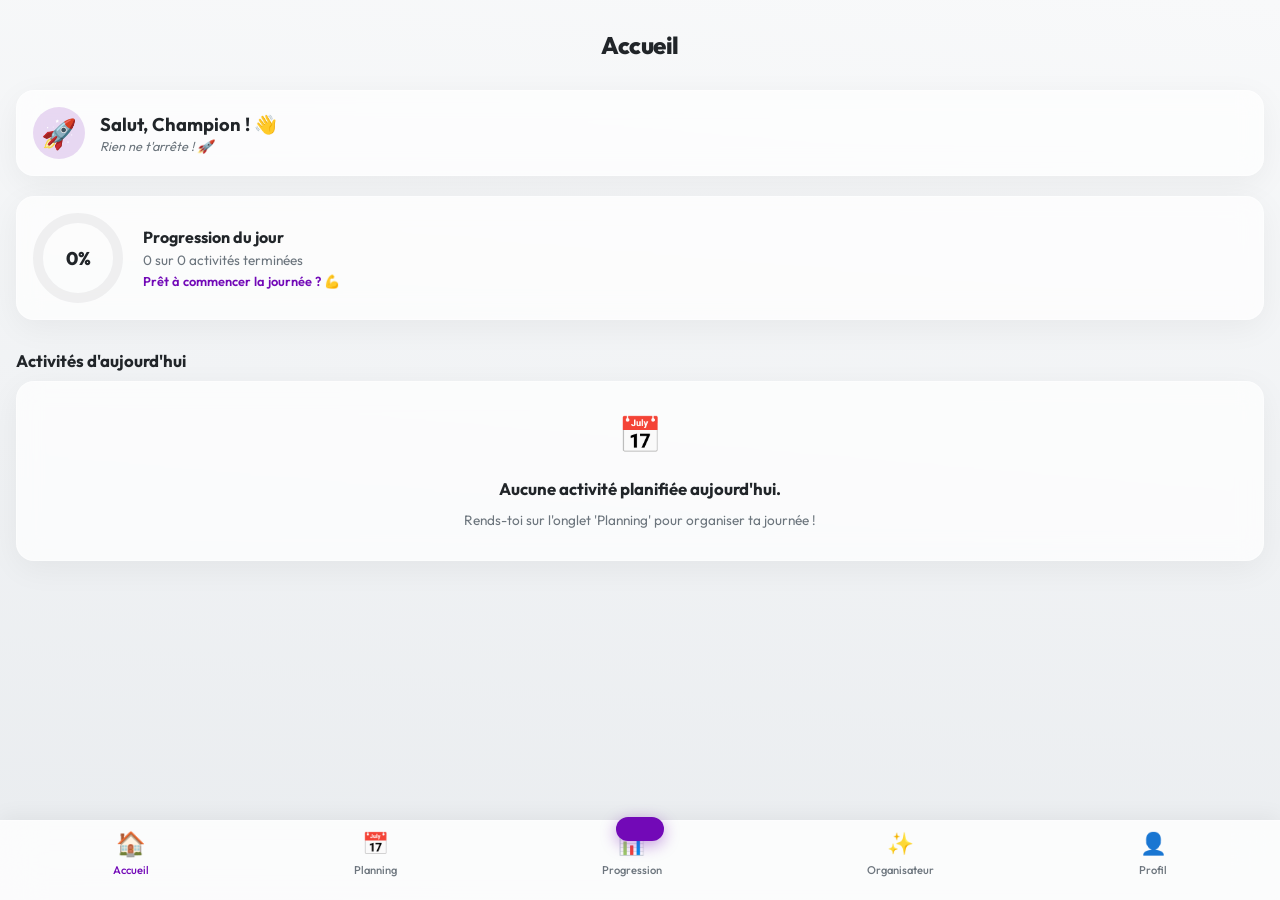
==== index.html @ 54705689 "Initial commit of LifeFlow PWA with multi-language and offline support" ====
<!DOCTYPE html>
<html lang="fr">
<head>
  <meta charset="UTF-8">
  <title>LifeFlow - Organisateur Personnel</title>
  
  <!-- PWA mobile configurations for iPhone -->
  <meta name="viewport" content="width=device-width, initial-scale=1.0, maximum-scale=1.0, user-scalable=no, viewport-fit=cover">
  <meta name="apple-mobile-web-app-capable" content="yes">
  <meta name="apple-mobile-web-app-title" content="LifeFlow">
  <meta name="apple-mobile-web-app-status-bar-style" content="black-translucent">
  <link rel="apple-touch-icon" href="./icon-192.png">
  <link rel="manifest" href="./manifest.json">
  <meta name="theme-color" content="#7209B7">
  
  <!-- Load App styling -->
  <link rel="stylesheet" href="./style.css">
</head>
<body>

  <!-- Confetti particle Canvas overlay -->
  <canvas id="confetti-canvas"></canvas>

  <!-- Dynamic Toast messages -->
  <div id="toast" class="toast"></div>

  <!-- App Views Container -->
  <main id="app-container">
    
    <!-- 1. HOME SCREEN (Accueil) -->
    <section id="view-home" class="view active">
      <header>
        <h1 id="home-title">Accueil</h1>
      </header>
      
      <!-- User profile header card -->
      <div class="glass-card profile-preview-card">
        <div id="home-avatar-bg" class="avatar-circle">
          <span id="home-avatar">🚀</span>
        </div>
        <div class="profile-preview-info">
          <span id="home-welcome" class="profile-preview-name">Salut, Champion ! 👋</span>
          <span id="home-quote" class="profile-preview-quote">Rien ne t'arrête ! 🚀</span>
        </div>
      </div>
      
      <!-- Progress indicator card -->
      <div class="glass-card progress-ring-card">
        <div class="progress-ring-container">
          <svg class="progress-ring-svg">
            <circle class="progress-ring-back" cx="45" cy="45" r="40"></circle>
            <circle id="home-progress-ring" class="progress-ring-front" cx="45" cy="45" r="40"></circle>
          </svg>
          <div id="home-percentage-text" class="progress-ring-text">0%</div>
        </div>
        
        <div class="progress-stats-info">
          <span id="home-progress-title" class="progress-stats-title">Progression du jour</span>
          <span id="home-progress-count" class="progress-stats-count">0 sur 0 activités terminées</span>
          <span id="home-progress-encouragement" class="progress-stats-encouragement">Prêt à commencer ? 💪</span>
        </div>
      </div>
      
      <!-- Upcoming tasks section -->
      <div style="display: flex; flex-direction: column; gap: 10px;">
        <span id="home-activities-title" class="section-title">Activités d'aujourd'hui</span>
        <div id="home-activities-list" class="activities-list">
          <!-- Populated dynamically via app.js -->
        </div>
      </div>
    </section>

    <!-- 2. PLANNING SCREEN (Planning) -->
    <section id="view-planning" class="view">
      <header>
        <h1 id="planning-title">Planning</h1>
      </header>
      
      <!-- Week days horizontal scroller -->
      <div id="planning-days-carousel" class="days-carousel">
        <!-- Populated dynamically -->
      </div>
      
      <!-- Tasks scheduler list -->
      <div style="display: flex; flex-direction: column; gap: 12px; margin-top: 5px;">
        <div style="display: flex; justify-content: space-between; align-items: center; padding: 0 4px;">
          <span id="planning-day-header" class="section-title" style="margin-top:0;">Mon planning</span>
          <span id="planning-day-count" style="font-size: 0.8rem; color: var(--text-secondary); font-weight:600;">0 activités</span>
        </div>
        
        <div id="planning-activities-list" class="activities-list">
          <!-- Populated dynamically -->
        </div>
      </div>
      
      <!-- Floating Action Button (FAB) only in schedule tab -->
      <button id="fab-btn" class="fab-btn">+</button>
    </section>

    <!-- 3. PROGRESS SCREEN (Progression) -->
    <section id="view-progress" class="view">
      <header>
        <h1 id="progress-title">Progression</h1>
      </header>
      
      <!-- Streaks & stats grid widgets -->
      <div class="progress-grid">
        <div class="glass-card progress-widget-card">
          <span class="progress-widget-icon">🔥</span>
          <span id="progress-streak-value" class="progress-widget-value">0</span>
          <span id="progress-streak-label" class="progress-widget-label">Série de jours</span>
        </div>
        
        <div class="glass-card progress-widget-card">
          <span class="progress-widget-icon">📊</span>
          <span id="progress-weekly-value" class="progress-widget-value">0%</span>
          <span id="progress-weekly-label" class="progress-widget-label">Semaine passée</span>
        </div>
      </div>
      
      <!-- Daily Status breakdown -->
      <div class="glass-card">
        <div id="progress-today-title" class="section-title" style="margin-top:0; margin-bottom:12px;">Aujourd'hui</div>
        <div class="today-breakdown">
          <div class="breakdown-item">
            <span id="progress-done-val" class="breakdown-value" style="color: var(--success-color);">0</span>
            <span id="progress-done-lbl" class="breakdown-label">Fait</span>
          </div>
          <div class="breakdown-item">
            <span id="progress-notdone-val" class="breakdown-value" style="color: var(--danger-color);">0</span>
            <span id="progress-notdone-lbl" class="breakdown-label">Pas fait</span>
          </div>
          <div class="breakdown-item">
            <span id="progress-postponed-val" class="breakdown-value" style="color: var(--warning-color);">0</span>
            <span id="progress-postponed-lbl" class="breakdown-label">Reporté</span>
          </div>
        </div>
      </div>
      
      <!-- Categories Done Chart -->
      <div class="glass-card">
        <div id="progress-chart-title" class="section-title" style="margin-top:0; margin-bottom:10px;">Répartition</div>
        <div id="progress-category-chart" class="chart-container">
          <!-- Rendered dynamically -->
        </div>
      </div>
      
      <!-- Personal coach block advice -->
      <div class="glass-card" style="display: flex; flex-direction: column; align-items: center; gap: 8px; text-align: center;">
        <span style="font-size: 1.8rem;">✨</span>
        <div id="progress-coach-title" class="section-title" style="margin-top:0;">Conseil de l'Organisateur</div>
        <p id="progress-coach-text" class="empty-state-text" style="font-weight: 500;">Planifie des tâches pour commencer !</p>
      </div>
    </section>

    <!-- 4. ORGANIZER SCREEN (AI Assistant Chat) -->
    <section id="view-organizer" class="view">
      <header style="padding-bottom: 2px;">
        <h1 id="organizer-title">Organisateur</h1>
      </header>
      
      <!-- AI Discussion container -->
      <div class="chat-wrapper">
        <div id="chat-history" class="chat-history">
          <!-- Populated dynamically -->
        </div>
        
        <!-- Suggestions bar -->
        <div id="chat-suggestions" class="chat-suggestions">
          <!-- Suggestions chips rendered here -->
        </div>
        
        <!-- Composition form input -->
        <form class="chat-input-bar" onsubmit="handleChatSubmit(event)">
          <input type="text" id="chat-input-text" class="chat-input" placeholder="Pose-moi une question..." autocomplete="off">
          <button type="submit" class="chat-send-btn">➔</button>
        </form>
      </div>
    </section>

    <!-- 5. PROFILE SCREEN (Profil & Réglages) -->
    <section id="view-profile" class="view">
      <header>
        <h1 id="profile-title">Mon Profil</h1>
      </header>
      
      <!-- Live Card Preview widget -->
      <div class="glass-card profile-preview-card">
        <div id="preview-avatar-bg" class="avatar-circle">
          <span id="preview-avatar">🚀</span>
        </div>
        <div class="profile-preview-info">
          <span id="preview-pseudo" class="profile-preview-name">Champion</span>
          <span id="preview-quote" class="profile-preview-quote">Rien ne t'arrête ! 🚀</span>
        </div>
      </div>
      
      <!-- Language settings selector toggle -->
      <div class="glass-card" style="display: flex; justify-content: space-between; align-items: center; padding: 12px 16px;">
        <span id="label-lang" style="font-size: 0.95rem; font-weight: 600;">Langue / Language</span>
        <button id="lang-toggle-btn" class="lang-toggle-btn" onclick="toggleLanguage()">FR 🇫🇷</button>
      </div>
      
      <!-- Identity Section inputs -->
      <div class="settings-group">
        <span id="label-identity" class="section-title">Identité</span>
        <div class="glass-card" style="display: flex; flex-direction: column; gap: 14px;">
          <div style="display: flex; justify-content: space-between; align-items: center;">
            <span id="label-pseudo" style="font-size: 0.9rem; color: var(--text-secondary);">Pseudo</span>
            <input type="text" id="profile-pseudo-input" class="form-input" style="width: 60%; padding: 8px 10px; border-radius: 8px; text-align: right; font-weight: 700; color: var(--primary-color);" oninput="handlePseudoChange(this)">
          </div>
          <div style="display: flex; justify-content: space-between; align-items: center; border-top: 1px solid var(--card-border); padding-top: 12px;">
            <span id="label-quote" style="font-size: 0.9rem; color: var(--text-secondary);">Phrase perso</span>
            <input type="text" id="profile-quote-input" class="form-input" style="width: 60%; padding: 8px 10px; border-radius: 8px; text-align: right;" oninput="handleQuoteChange(this)">
          </div>
        </div>
      </div>
      
      <!-- Avatar presets selector -->
      <div class="settings-group">
        <span id="label-avatar-section" class="section-title">Choisis ton Avatar</span>
        <div id="profile-avatar-grid" class="selector-carousel">
          <!-- Dynamically populated -->
        </div>
      </div>
      
      <!-- Theme styling selectors -->
      <div class="settings-group">
        <span id="label-theme-section" class="section-title">Thème Visuel</span>
        <div id="profile-themes-list" style="display: flex; flex-direction: column; gap: 8px;">
          <!-- Dynamically populated list of themes -->
        </div>
      </div>
      
      <!-- App color selectors -->
      <div class="settings-group">
        <span id="label-color-section" class="section-title">Couleur de l'application</span>
        <div id="profile-color-grid" class="selector-carousel" style="padding: 6px 0;">
          <!-- Dynamically populated -->
        </div>
      </div>
      
      <!-- App parameters (Settings) -->
      <div class="settings-group">
        <span id="label-settings-section" class="section-title">Paramètres</span>
        
        <!-- Notifications test -->
        <div class="glass-card" style="display: flex; flex-direction: column; gap: 8px;">
          <div id="label-reminders" style="font-size: 0.8rem; font-weight: 700; color: var(--text-secondary); text-transform: uppercase; letter-spacing: 0.5px;">Rappels</div>
          <div style="display: flex; justify-content: space-between; align-items: center; padding: 6px 0;">
            <span id="label-notify-auth" style="font-size: 0.9rem;">Autorisation Notifications</span>
            <span id="label-notify-state" style="font-size: 0.85rem; color: var(--text-secondary); cursor: pointer;" onclick="requestNotification()">Required ❌</span>
          </div>
          <button id="btn-test-reminder" class="btn-delete" style="color: var(--primary-color); background: rgba(var(--primary-color-rgb), 0.1); border-color: rgba(var(--primary-color-rgb), 0.2); width: 100%; margin-top: 5px;" onclick="sendTestNotification()">Tester un rappel instantané (5s)</button>
        </div>
        
        <!-- Local backups and stats -->
        <div class="glass-card" style="display: flex; flex-direction: column; gap: 8px; margin-top: 10px;">
          <div id="label-local-data" style="font-size: 0.8rem; font-weight: 700; color: var(--text-secondary); text-transform: uppercase; letter-spacing: 0.5px;">Gestion Données</div>
          <div style="display: flex; justify-content: space-between; align-items: center; padding: 4px 0;">
            <span id="label-temp-count" style="font-size: 0.9rem;">Activités</span>
            <span id="val-temp-count" style="font-size: 0.85rem; color: var(--text-secondary);">0</span>
          </div>
          <div style="display: flex; justify-content: space-between; align-items: center; padding: 4px 0; border-top: 1px solid var(--card-border); padding-top: 6px;">
            <span id="label-log-count" style="font-size: 0.9rem;">Historique</span>
            <span id="val-log-count" style="font-size: 0.85rem; color: var(--text-secondary);">0</span>
          </div>
          <button id="btn-export" class="btn-delete" style="color: var(--primary-color); background: rgba(var(--primary-color-rgb), 0.1); border-color: rgba(var(--primary-color-rgb), 0.2); width: 100%; margin-top: 5px;" onclick="exportConfig()">Exporter ma configuration (JSON)</button>
        </div>
        
        <!-- Purge App button -->
        <div class="glass-card" style="margin-top: 10px; padding: 12px 16px;">
          <div id="label-danger-zone" style="font-size: 0.75rem; font-weight: 700; color: var(--danger-color); text-transform: uppercase; letter-spacing: 0.5px; margin-bottom: 8px;">Zone de Danger</div>
          <button id="btn-reset" class="btn-danger" onclick="resetApp()">Réinitialiser l'application</button>
        </div>
      </div>
      
      <div style="height: 30px;"></div>
    </section>
  </main>

  <!-- Fixed bottom Navigation bar -->
  <nav>
    <div id="nav-home" class="nav-item active">
      <span class="nav-item-icon">🏠</span>
      <span id="nav-home-text">Accueil</span>
    </div>
    <div id="nav-planning" class="nav-item">
      <span class="nav-item-icon">📅</span>
      <span id="nav-planning-text">Planning</span>
    </div>
    <div id="nav-progress" class="nav-item">
      <span class="nav-item-icon">📊</span>
      <span id="nav-progress-text">Progression</span>
    </div>
    <div id="nav-organizer" class="nav-item">
      <span class="nav-item-icon">✨</span>
      <span id="nav-organizer-text">Organisateur</span>
    </div>
    <div id="nav-profile" class="nav-item">
      <span class="nav-item-icon">👤</span>
      <span id="nav-profile-text">Profil</span>
    </div>
  </nav>

  <!-- Task Scheduler Modal Bottom Sheet -->
  <div id="modal-activity" class="modal">
    <div class="modal-content glass-card">
      <div class="modal-header">
        <span id="modal-title" class="modal-title">Créer une activité</span>
        <button id="btn-cancel-modal" class="modal-close">Annuler</button>
      </div>
      
      <form id="form-activity-el" style="display: flex; flex-direction: column; gap: 15px;">
        
        <div class="form-group">
          <label id="label-gen-info">Informations générales</label>
          <input type="text" id="form-name" class="form-input" placeholder="Nom de l'activité" required autocomplete="off">
        </div>
        
        <div class="form-group">
          <label id="label-weekday">Jour de la semaine</label>
          <select id="form-weekday" class="form-input">
            <!-- Rendered in JS -->
          </select>
        </div>
        
        <div class="form-group">
          <label id="label-note">Note optionnelle</label>
          <input type="text" id="form-note" class="form-input" placeholder="Ajouter une note..." autocomplete="off">
        </div>
        
        <div class="form-group">
          <label id="label-hours">Horaires</label>
          <div class="form-row">
            <div style="display: flex; flex-direction: column; gap: 4px;">
              <span id="label-start" style="font-size: 0.7rem; color: var(--text-secondary);">Début</span>
              <input type="time" id="form-start-time" class="form-input" required>
            </div>
            <div style="display: flex; flex-direction: column; gap: 4px;">
              <span id="label-end" style="font-size: 0.7rem; color: var(--text-secondary);">Fin</span>
              <input type="time" id="form-end-time" class="form-input" required>
            </div>
          </div>
        </div>
        
        <div class="form-group">
          <label id="label-category">Catégorie</label>
          <select id="form-category" class="form-input">
            <!-- Rendered in JS -->
          </select>
        </div>
        
        <div class="form-group">
          <label id="label-style">Style & Personnalisation</label>
          <span id="label-custom-icon" style="font-size: 0.7rem; color: var(--text-secondary);">Icône</span>
          <div id="form-icon-grid" class="selector-carousel">
            <!-- Rendered in JS -->
          </div>
          
          <span id="label-custom-color" style="font-size: 0.7rem; color: var(--text-secondary); margin-top: 4px;">Couleur</span>
          <div id="form-color-grid" class="selector-carousel">
            <!-- Rendered in JS -->
          </div>
        </div>
        
        <div class="form-group">
          <label id="label-reminder">Rappels</label>
          <div style="display: flex; justify-content: space-between; align-items: center;">
            <span id="label-notify" style="font-size: 0.9rem;">M'avertir</span>
            <select id="form-reminder" class="form-input" style="width: 60%; padding: 8px 10px; border-radius: 8px;">
              <!-- Rendered in JS -->
            </select>
          </div>
        </div>
        
        <button type="submit" id="btn-save-modal" class="btn-save">Enregistrer</button>
        <button type="button" id="form-delete-btn" class="btn-delete" style="display:none;" onclick="deleteFormActivity()">Supprimer</button>
      </form>
    </div>
  </div>

  <!-- Load JavaScript Code -->
  <script src="./app.js"></script>
</body>
</html>
---- style.css ----
/* Import modern geometric font */
@import url('https://fonts.googleapis.com/css2?family=Outfit:wght@300;400;500;600;700;800;900&display=swap');

:root {
  /* Default Primary Tint Color: Violet */
  --primary-color: #7209B7;
  --primary-color-rgb: 114, 9, 183;
  
  /* Minimalist Theme default colors (Light Mode) */
  --bg-gradient-start: #f8f9fa;
  --bg-gradient-end: #e9ecef;
  --card-bg: rgba(255, 255, 255, 0.7);
  --card-border: rgba(255, 255, 255, 0.4);
  --text-primary: #212529;
  --text-secondary: #6c757d;
  --nav-bg: rgba(255, 255, 255, 0.8);
  --shadow-color: rgba(0, 0, 0, 0.05);
  --danger-color: #ef233c;
  --success-color: #38b000;
  --warning-color: #ffb703;
}

/* Theme overrides */
[data-theme="Néon / Cyberpunk"] {
  --bg-gradient-start: #0a0512;
  --bg-gradient-end: #140526;
  --card-bg: rgba(18, 10, 36, 0.6);
  --card-border: rgba(114, 9, 183, 0.25);
  --text-primary: #f8f9fa;
  --text-secondary: #a2a2d0;
  --nav-bg: rgba(10, 5, 18, 0.85);
  --shadow-color: rgba(0, 0, 0, 0.4);
}

[data-theme="Doux Pastel"] {
  --bg-gradient-start: #FFF0F5; /* LavenderBlush */
  --bg-gradient-end: #E6E6FA; /* Lavender */
  --card-bg: rgba(255, 255, 255, 0.8);
  --card-border: rgba(255, 255, 255, 0.6);
  --text-primary: #343a40;
  --text-secondary: #868e96;
  --nav-bg: rgba(255, 255, 255, 0.9);
  --shadow-color: rgba(100, 100, 100, 0.03);
}

[data-theme="Rétro Gaming"] {
  --bg-gradient-start: #121212;
  --bg-gradient-end: #1e1e1e;
  --card-bg: rgba(30, 30, 30, 0.9);
  --card-border: rgba(255, 255, 255, 0.1);
  --text-primary: #39ff14; /* Matrix Green */
  --text-secondary: #888888;
  --nav-bg: rgba(20, 20, 20, 0.95);
  --shadow-color: rgba(0, 0, 0, 0.5);
  --primary-color: #ff007f;
}

/* Global Reset */
* {
  box-sizing: border-box;
  margin: 0;
  padding: 0;
  font-family: 'Outfit', -apple-system, BlinkMacSystemFont, "Segoe UI", Roboto, Helvetica, Arial, sans-serif;
  -webkit-tap-highlight-color: transparent;
  user-select: none;
}

body {
  background: linear-gradient(185deg, var(--bg-gradient-start), var(--bg-gradient-end));
  background-attachment: fixed;
  color: var(--text-primary);
  min-height: 100vh;
  overflow-x: hidden;
  display: flex;
  flex-direction: column;
}

/* View Container - Handles scrolling space */
#app-container {
  flex: 1;
  padding-bottom: 95px; /* space for tab bar */
  overflow-y: auto;
  position: relative;
  display: flex;
  flex-direction: column;
}

/* Views Wrapper states */
.view {
  display: none;
  padding: 20px 16px;
  flex-direction: column;
  gap: 20px;
  opacity: 0;
  transform: translateY(10px);
  transition: opacity 0.3s ease, transform 0.3s ease;
}

.view.active {
  display: flex;
  opacity: 1;
  transform: translateY(0);
}

/* Header style */
header {
  text-align: center;
  padding: 10px 0;
}

header h1 {
  font-size: 1.5rem;
  font-weight: 800;
  letter-spacing: -0.5px;
}

/* Glass Card styling */
.glass-card {
  background: var(--card-bg);
  backdrop-filter: blur(12px);
  -webkit-backdrop-filter: blur(12px);
  border: 1px solid var(--card-border);
  border-radius: 18px;
  padding: 16px;
  box-shadow: 0 8px 32px var(--shadow-color);
  transition: transform 0.2s ease, box-shadow 0.2s ease;
}

/* Header User Preview Card */
.profile-preview-card {
  display: flex;
  align-items: center;
  gap: 15px;
}

.avatar-circle {
  width: 52px;
  height: 52px;
  border-radius: 50%;
  background: rgba(var(--primary-color-rgb), 0.15);
  display: flex;
  align-items: center;
  justify-content: center;
  font-size: 1.8rem;
  color: var(--primary-color);
}

.profile-preview-info {
  display: flex;
  flex-direction: column;
  gap: 2px;
}

.profile-preview-name {
  font-weight: 700;
  font-size: 1.15rem;
}

.profile-preview-quote {
  font-size: 0.8rem;
  color: var(--text-secondary);
  font-style: italic;
}

/* Stats Progress Ring */
.progress-ring-card {
  display: flex;
  align-items: center;
  gap: 20px;
}

.progress-ring-svg {
  width: 90px;
  height: 90px;
  transform: rotate(-90deg);
}

.progress-ring-back {
  fill: none;
  stroke: rgba(0, 0, 0, 0.05);
  stroke-width: 10;
}

[data-theme="Néon / Cyberpunk"] .progress-ring-back {
  stroke: rgba(255, 255, 255, 0.05);
}

.progress-ring-front {
  fill: none;
  stroke: var(--primary-color);
  stroke-width: 10;
  stroke-linecap: round;
  stroke-dasharray: 251.2; /* 2 * PI * r (r=40) */
  stroke-dashoffset: 251.2;
  transition: stroke-dashoffset 0.8s ease-out;
}

.progress-ring-container {
  position: relative;
  width: 90px;
  height: 90px;
}

.progress-ring-text {
  position: absolute;
  top: 50%;
  left: 50%;
  transform: translate(-50%, -50%);
  font-weight: 800;
  font-size: 1.15rem;
}

.progress-stats-info {
  display: flex;
  flex-direction: column;
  gap: 4px;
}

.progress-stats-title {
  font-weight: 700;
  font-size: 1rem;
}

.progress-stats-count {
  font-size: 0.85rem;
  color: var(--text-secondary);
}

.progress-stats-encouragement {
  font-size: 0.8rem;
  font-weight: 600;
  color: var(--primary-color);
}

/* Section Title */
.section-title {
  font-size: 1.05rem;
  font-weight: 700;
  color: var(--text-primary);
  margin-top: 10px;
}

/* Activities List */
.activities-list {
  display: flex;
  flex-direction: column;
  gap: 12px;
}

.activity-card {
  display: flex;
  align-items: center;
  gap: 12px;
  padding: 12px 14px;
  position: relative;
}

.category-bar {
  width: 5px;
  height: 40px;
  border-radius: 3px;
}

.activity-icon-wrap {
  width: 40px;
  height: 40px;
  border-radius: 50%;
  display: flex;
  align-items: center;
  justify-content: center;
  font-size: 1.3rem;
}

.activity-detail-wrap {
  flex: 1;
  display: flex;
  flex-direction: column;
  gap: 2px;
}

.activity-name {
  font-weight: 600;
  font-size: 0.95rem;
  transition: text-decoration 0.2s ease, opacity 0.2s ease;
}

.activity-card.done .activity-name {
  text-decoration: line-through;
  opacity: 0.5;
}

.activity-meta {
  display: flex;
  align-items: center;
  gap: 6px;
  font-size: 0.75rem;
  color: var(--text-secondary);
}

.activity-time-tag {
  font-weight: 700;
  padding: 2px 6px;
  border-radius: 4px;
}

.activity-note {
  font-size: 0.8rem;
  color: var(--text-secondary);
  margin-top: 2px;
}

/* Task Check Buttons */
.activity-actions {
  display: flex;
  gap: 6px;
}

.action-btn {
  width: 28px;
  height: 28px;
  border-radius: 50%;
  border: none;
  display: flex;
  align-items: center;
  justify-content: center;
  cursor: pointer;
  font-size: 0.75rem;
  font-weight: 900;
  transition: transform 0.1s ease, background-color 0.2s ease, color 0.2s ease;
}

.action-btn:active {
  transform: scale(0.9);
}

.action-btn.done-btn {
  color: var(--success-color);
  background: rgba(56, 176, 0, 0.15);
}
.action-btn.done-btn.active {
  color: white !important;
  background: var(--success-color) !important;
}

.action-btn.notdone-btn {
  color: var(--danger-color);
  background: rgba(239, 35, 60, 0.15);
}
.action-btn.notdone-btn.active {
  color: white !important;
  background: var(--danger-color) !important;
}

.action-btn.postpone-btn {
  color: var(--warning-color);
  background: rgba(255, 183, 3, 0.15);
}
.action-btn.postpone-btn.active {
  color: white !important;
  background: var(--warning-color) !important;
}

/* Empty State block */
.empty-state {
  display: flex;
  flex-direction: column;
  align-items: center;
  gap: 12px;
  text-align: center;
  padding: 30px 20px;
}

.empty-state-icon {
  font-size: 2.2rem;
}

.empty-state-text {
  font-size: 0.85rem;
  color: var(--text-secondary);
  line-height: 1.4;
}

/* Navigation Bar (Fixed bottom) */
nav {
  position: fixed;
  bottom: 0;
  left: 0;
  right: 0;
  height: 80px;
  background: var(--nav-bg);
  backdrop-filter: blur(20px);
  -webkit-backdrop-filter: blur(20px);
  border-top: 1px solid var(--card-border);
  display: flex;
  justify-content: space-around;
  align-items: center;
  padding: 0 10px 15px 10px; /* Safe area padding bottom */
  box-shadow: 0 -4px 20px var(--shadow-color);
  z-index: 999;
}

.nav-item {
  display: flex;
  flex-direction: column;
  align-items: center;
  gap: 4px;
  color: var(--text-secondary);
  text-decoration: none;
  font-size: 0.7rem;
  font-weight: 500;
  cursor: pointer;
  transition: color 0.2s ease;
}

.nav-item.active {
  color: var(--primary-color);
}

.nav-item-icon {
  font-size: 1.35rem;
  margin-bottom: 2px;
  transition: transform 0.2s ease;
}

.nav-item.active .nav-item-icon {
  transform: scale(1.1);
}

/* Day Selector Carousel in Planning */
.days-carousel {
  display: flex;
  gap: 8px;
  overflow-x: auto;
  padding: 4px 0;
  width: 100%;
}

.days-carousel::-webkit-scrollbar {
  display: none;
}

.day-bubble {
  flex: 0 0 46px;
  height: 64px;
  border-radius: 12px;
  background: rgba(0, 0, 0, 0.05);
  display: flex;
  flex-direction: column;
  align-items: center;
  justify-content: center;
  gap: 4px;
  cursor: pointer;
  transition: background-color 0.2s ease, color 0.2s ease, transform 0.1s ease;
}

[data-theme="Néon / Cyberpunk"] .day-bubble {
  background: rgba(255, 255, 255, 0.05);
}

.day-bubble.active {
  background: var(--primary-color);
  color: white;
  transform: scale(1.05);
}

.day-bubble-short {
  font-size: 0.65rem;
  font-weight: 700;
  text-transform: uppercase;
}

.day-bubble-letter {
  font-size: 1.1rem;
  font-weight: 900;
}

/* Add Button FAB */
.fab-btn {
  position: fixed;
  bottom: 95px;
  right: 20px;
  width: 56px;
  height: 56px;
  border-radius: 50%;
  background: var(--primary-color);
  color: white;
  border: none;
  display: flex;
  align-items: center;
  justify-content: center;
  font-size: 1.6rem;
  box-shadow: 0 6px 16px rgba(var(--primary-color-rgb), 0.4);
  cursor: pointer;
  z-index: 99;
  transition: transform 0.1s ease;
}

.fab-btn:active {
  transform: scale(0.9);
}

/* Swipe to delete & card edits in planning list */
.planning-card {
  display: flex;
  align-items: center;
  gap: 12px;
  cursor: pointer;
}

.category-chip {
  font-size: 0.65rem;
  font-weight: 700;
  color: white;
  padding: 3px 8px;
  border-radius: 6px;
  text-align: center;
}

/* Modal Form Styles */
.modal {
  display: none;
  position: fixed;
  top: 0;
  left: 0;
  right: 0;
  bottom: 0;
  background: rgba(0, 0, 0, 0.4);
  backdrop-filter: blur(5px);
  -webkit-backdrop-filter: blur(5px);
  z-index: 1000;
  align-items: flex-end; /* iPhone style bottom sheets */
  justify-content: center;
}

.modal.active {
  display: flex;
}

.modal-content {
  background: var(--bg-gradient-start);
  border-top-left-radius: 24px;
  border-top-right-radius: 24px;
  width: 100%;
  max-height: 90%;
  overflow-y: auto;
  padding: 24px 20px;
  display: flex;
  flex-direction: column;
  gap: 18px;
  box-shadow: 0 -8px 32px var(--shadow-color);
  animation: slideUp 0.3s cubic-bezier(0.16, 1, 0.3, 1);
  border-top: 1px solid var(--card-border);
}

@keyframes slideUp {
  from { transform: translateY(100%); }
  to { transform: translateY(0); }
}

.modal-header {
  display: flex;
  justify-content: space-between;
  align-items: center;
}

.modal-title {
  font-size: 1.2rem;
  font-weight: 800;
}

.modal-close {
  background: none;
  border: none;
  font-size: 1rem;
  font-weight: 600;
  color: var(--primary-color);
  cursor: pointer;
}

/* Forms details */
.form-group {
  display: flex;
  flex-direction: column;
  gap: 6px;
}

.form-group label {
  font-size: 0.75rem;
  font-weight: 700;
  color: var(--text-secondary);
  text-transform: uppercase;
  letter-spacing: 0.5px;
}

.form-input {
  width: 100%;
  padding: 12px 14px;
  border-radius: 12px;
  border: 1px solid var(--card-border);
  background: var(--card-bg);
  color: var(--text-primary);
  font-size: 0.9rem;
  outline: none;
}

.form-input:focus {
  border-color: var(--primary-color);
}

.form-row {
  display: grid;
  grid-template-columns: 1fr 1fr;
  gap: 12px;
}

/* Horizontal selection list (Icons & Colors presets) */
.selector-carousel {
  display: flex;
  gap: 8px;
  overflow-x: auto;
  padding: 4px 0;
}

.selector-carousel::-webkit-scrollbar {
  display: none;
}

.color-option {
  width: 36px;
  height: 36px;
  border-radius: 50%;
  cursor: pointer;
  flex-shrink: 0;
  border: 3px solid transparent;
  transition: transform 0.1s ease;
}

.color-option.active {
  border-color: white;
  box-shadow: 0 0 10px rgba(0, 0, 0, 0.2);
  transform: scale(1.08);
}

.icon-option {
  width: 40px;
  height: 40px;
  border-radius: 50%;
  background: rgba(0, 0, 0, 0.05);
  display: flex;
  align-items: center;
  justify-content: center;
  cursor: pointer;
  flex-shrink: 0;
  font-size: 1.2rem;
  transition: background-color 0.2s ease, transform 0.1s ease;
}

[data-theme="Néon / Cyberpunk"] .icon-option {
  background: rgba(255, 255, 255, 0.05);
}

.icon-option.active {
  background: var(--primary-color);
  color: white;
  transform: scale(1.08);
}

/* Button UI */
.btn-save {
  width: 100%;
  padding: 14px;
  border-radius: 14px;
  background: var(--primary-color);
  color: white;
  font-weight: 700;
  border: none;
  cursor: pointer;
  font-size: 0.95rem;
  margin-top: 10px;
  box-shadow: 0 4px 12px rgba(var(--primary-color-rgb), 0.3);
}

.btn-delete {
  width: 100%;
  padding: 10px;
  border-radius: 12px;
  background: rgba(239, 35, 60, 0.1);
  color: var(--danger-color);
  font-weight: 600;
  border: 1px solid rgba(239, 35, 60, 0.2);
  cursor: pointer;
  font-size: 0.85rem;
  text-align: center;
}

/* Progress Grid */
.progress-grid {
  display: grid;
  grid-template-columns: 1fr 1fr;
  gap: 15px;
}

.progress-widget-card {
  display: flex;
  flex-direction: column;
  align-items: center;
  text-align: center;
  gap: 8px;
  padding: 20px 10px;
}

.progress-widget-icon {
  font-size: 1.8rem;
}

.progress-widget-value {
  font-size: 2.1rem;
  font-weight: 900;
  line-height: 1;
}

.progress-widget-label {
  font-size: 0.75rem;
  color: var(--text-secondary);
}

.today-breakdown {
  display: grid;
  grid-template-columns: 1fr 1fr 1fr;
  gap: 10px;
  text-align: center;
}

.breakdown-item {
  display: flex;
  flex-direction: column;
  gap: 4px;
}

.breakdown-value {
  font-size: 1.4rem;
  font-weight: 800;
}

.breakdown-label {
  font-size: 0.7rem;
  color: var(--text-secondary);
}

/* Category Chart SVG Styles */
.chart-container {
  display: flex;
  flex-direction: column;
  gap: 10px;
  margin-top: 10px;
}

.chart-row {
  display: grid;
  grid-template-columns: 80px 1fr 25px;
  align-items: center;
  gap: 10px;
}

.chart-label {
  font-size: 0.8rem;
  font-weight: 500;
  text-overflow: ellipsis;
  overflow: hidden;
  white-space: nowrap;
}

.chart-bar-bg {
  height: 12px;
  background: rgba(0, 0, 0, 0.05);
  border-radius: 6px;
  position: relative;
  overflow: hidden;
}

[data-theme="Néon / Cyberpunk"] .chart-bar-bg {
  background: rgba(255, 255, 255, 0.05);
}

.chart-bar-fill {
  height: 100%;
  border-radius: 6px;
  width: 0;
  transition: width 0.8s ease-out;
}

.chart-value {
  font-size: 0.8rem;
  font-weight: 700;
  text-align: right;
}

/* Assistant AI Chat Screen Styles */
.chat-wrapper {
  display: flex;
  flex-direction: column;
  height: calc(100vh - 135px); /* Adjusted to avoid navbar */
  position: relative;
}

.chat-history {
  flex: 1;
  overflow-y: auto;
  display: flex;
  flex-direction: column;
  gap: 12px;
  padding: 10px 4px 80px 4px; /* extra bottom padding for suggestion bar */
}

.chat-history::-webkit-scrollbar {
  display: none;
}

.chat-bubble-row {
  display: flex;
  width: 100%;
}

.chat-bubble-row.user {
  justify-content: flex-end;
}

.chat-bubble-row.ai {
  justify-content: flex-start;
}

.chat-bubble {
  max-width: 80%;
  padding: 10px 14px;
  font-size: 0.9rem;
  line-height: 1.4;
  box-shadow: 0 2px 8px var(--shadow-color);
}

.chat-bubble-row.user .chat-bubble {
  background: var(--primary-color);
  color: white;
  border-top-left-radius: 16px;
  border-bottom-left-radius: 16px;
  border-top-right-radius: 16px;
  border-bottom-right-radius: 4px;
}

.chat-bubble-row.ai .chat-bubble {
  background: var(--card-bg);
  border: 1px solid var(--card-border);
  color: var(--text-primary);
  border-top-left-radius: 16px;
  border-bottom-left-radius: 4px;
  border-top-right-radius: 16px;
  border-bottom-right-radius: 16px;
}

/* Typing indicator anim */
.typing-dots {
  display: flex;
  gap: 4px;
  padding: 4px 6px;
}

.typing-dots span {
  width: 6px;
  height: 6px;
  background: var(--text-secondary);
  border-radius: 50%;
  animation: typingBounce 1s infinite alternate;
}

.typing-dots span:nth-child(2) { animation-delay: 0.2s; }
.typing-dots span:nth-child(3) { animation-delay: 0.4s; }

@keyframes typingBounce {
  from { transform: translateY(0); opacity: 0.4; }
  to { transform: translateY(-4px); opacity: 1; }
}

/* Suggestions grid wrapper */
.chat-suggestions {
  position: absolute;
  bottom: 60px;
  left: 0;
  right: 0;
  display: flex;
  gap: 8px;
  overflow-x: auto;
  padding: 4px 10px;
  background: linear-gradient(to top, var(--bg-gradient-start) 40%, transparent);
}

.chat-suggestions::-webkit-scrollbar {
  display: none;
}

.suggestion-chip {
  white-space: nowrap;
  font-size: 0.75rem;
  padding: 6px 12px;
  border-radius: 16px;
  background: rgba(var(--primary-color-rgb), 0.1);
  border: 1px solid rgba(var(--primary-color-rgb), 0.2);
  color: var(--primary-color);
  font-weight: 500;
  cursor: pointer;
}

/* Chat Input Bar */
.chat-input-bar {
  display: flex;
  gap: 8px;
  align-items: center;
  background: var(--card-bg);
  backdrop-filter: blur(10px);
  -webkit-backdrop-filter: blur(10px);
  border: 1px solid var(--card-border);
  padding: 8px 12px;
  border-radius: 24px;
  box-shadow: 0 4px 16px var(--shadow-color);
  position: absolute;
  bottom: 0;
  left: 0;
  right: 0;
  margin: 5px;
}

.chat-input {
  flex: 1;
  background: transparent;
  border: none;
  outline: none;
  font-size: 0.9rem;
  color: var(--text-primary);
  padding: 4px;
}

.chat-send-btn {
  width: 32px;
  height: 32px;
  border-radius: 50%;
  background: var(--primary-color);
  border: none;
  color: white;
  display: flex;
  align-items: center;
  justify-content: center;
  cursor: pointer;
}

/* Settings Form styles */
.settings-group {
  display: flex;
  flex-direction: column;
  gap: 8px;
  margin-top: 10px;
}

.settings-row {
  display: flex;
  align-items: center;
  justify-content: space-between;
  padding: 10px 0;
  border-bottom: 1px solid var(--card-border);
}

.settings-row:last-child {
  border-bottom: none;
}

.settings-label {
  font-size: 0.9rem;
  font-weight: 500;
}

.settings-value {
  font-size: 0.85rem;
  color: var(--text-secondary);
}

.btn-danger {
  color: var(--danger-color);
  font-weight: 600;
  background: none;
  border: none;
  cursor: pointer;
  font-size: 0.9rem;
}

/* Toast alert styling */
.toast {
  position: fixed;
  bottom: 95px;
  left: 50%;
  transform: translateX(-50%) translateY(150%);
  padding: 12px 24px;
  background: var(--primary-color);
  color: white;
  font-weight: 700;
  font-size: 0.85rem;
  border-radius: 30px;
  box-shadow: 0 4px 16px rgba(var(--primary-color-rgb), 0.4);
  z-index: 1001;
  transition: transform 0.3s cubic-bezier(0.175, 0.885, 0.32, 1.275);
  display: flex;
  align-items: center;
  gap: 8px;
}

.toast.active {
  transform: translateX(-50%) translateY(0);
}

/* Canvas Confetti overlay */
#confetti-canvas {
  position: fixed;
  top: 0;
  left: 0;
  width: 100vw;
  height: 100vh;
  pointer-events: none;
  z-index: 1002;
}

/* Custom list layout */
.list-group {
  display: flex;
  flex-direction: column;
  gap: 8px;
}

.list-row {
  display: flex;
  align-items: center;
  justify-content: space-between;
  padding: 12px;
  background: rgba(0, 0, 0, 0.02);
  border-radius: 12px;
}

/* Language selector flag toggle style */
.lang-toggle-btn {
  padding: 4px 8px;
  border-radius: 8px;
  background: var(--primary-color);
  color: white;
  border: none;
  font-weight: 700;
  font-size: 0.75rem;
  cursor: pointer;
}
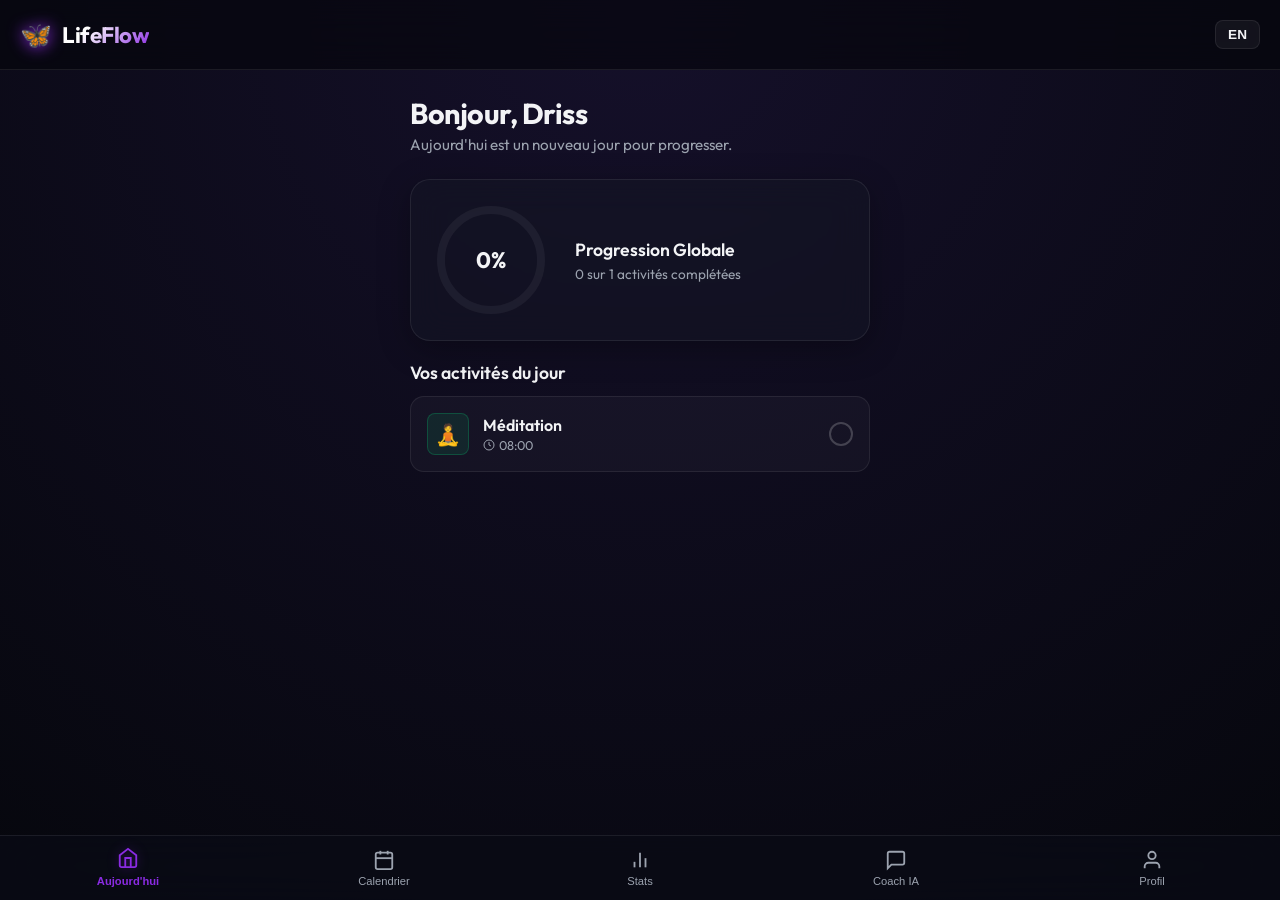
==== commit c1ecabb4: "Migrate from native iOS to PWA with dark neon aesthetic, calendar, Gemini integration, and offline c" ====
--- a/index.html
+++ b/index.html
@@ -2,385 +2,345 @@
 <html lang="fr">
 <head>
   <meta charset="UTF-8">
-  <title>LifeFlow - Organisateur Personnel</title>
+  <meta name="viewport" content="width=device-width, initial-scale=1.0, maximum-scale=1.0, user-scalable=no">
+  <meta name="theme-color" content="#8a2be2">
+  <meta name="apple-mobile-web-app-capable" content="yes">
+  <meta name="apple-mobile-web-app-status-bar-style" content="black-translucent">
+  <title>LifeFlow</title>
   
-  <!-- PWA mobile configurations for iPhone -->
-  <meta name="viewport" content="width=device-width, initial-scale=1.0, maximum-scale=1.0, user-scalable=no, viewport-fit=cover">
-  <meta name="apple-mobile-web-app-capable" content="yes">
-  <meta name="apple-mobile-web-app-title" content="LifeFlow">
-  <meta name="apple-mobile-web-app-status-bar-style" content="black-translucent">
-  <link rel="apple-touch-icon" href="./icon-192.png">
-  <link rel="manifest" href="./manifest.json">
-  <meta name="theme-color" content="#7209B7">
+  <!-- Manifest and Stylesheets -->
+  <link rel="manifest" href="manifest.json">
+  <link rel="stylesheet" href="style.css">
   
-  <!-- Load App styling -->
-  <link rel="stylesheet" href="./style.css">
+  <!-- Premium Google Fonts -->
+  <link rel="preconnect" href="https://fonts.googleapis.com">
+  <link rel="preconnect" href="https://fonts.gstatic.com" crossorigin>
+  <link href="https://fonts.googleapis.com/css2?family=Outfit:wght@300;400;500;600;700;800&display=swap" rel="stylesheet">
 </head>
 <body>
 
-  <!-- Confetti particle Canvas overlay -->
+  <!-- Confetti Canvas overlay for activity completions -->
   <canvas id="confetti-canvas"></canvas>
 
-  <!-- Dynamic Toast messages -->
-  <div id="toast" class="toast"></div>
-
-  <!-- App Views Container -->
-  <main id="app-container">
+  <!-- Premium Glassmorphic Header -->
+  <header class="app-header">
+    <div class="header-logo">
+      <span class="logo-emoji">🦋</span>
+      <h1 class="logo-text">LifeFlow</h1>
+    </div>
+    <div class="header-actions">
+      <!-- Language Switcher Button -->
+      <button id="lang-toggle-btn" class="header-btn" title="Changer de langue">
+        <span class="btn-text">EN</span>
+      </button>
+    </div>
+  </header>
+
+  <!-- Main View Container -->
+  <main class="view-container">
     
-    <!-- 1. HOME SCREEN (Accueil) -->
-    <section id="view-home" class="view active">
-      <header>
-        <h1 id="home-title">Accueil</h1>
-      </header>
+    <!-- 1. HOME VIEW -->
+    <section id="view-home" class="app-view active">
+      <div class="welcome-card">
+        <div class="welcome-text">
+          <h2 id="welcome-title">Bonjour, Driss</h2>
+          <p id="welcome-subtitle">Aujourd'hui est un nouveau jour pour progresser.</p>
+        </div>
+      </div>
       
-      <!-- User profile header card -->
-      <div class="glass-card profile-preview-card">
-        <div id="home-avatar-bg" class="avatar-circle">
-          <span id="home-avatar">🚀</span>
-        </div>
-        <div class="profile-preview-info">
-          <span id="home-welcome" class="profile-preview-name">Salut, Champion ! 👋</span>
-          <span id="home-quote" class="profile-preview-quote">Rien ne t'arrête ! 🚀</span>
-        </div>
-      </div>
+      <!-- Ring Progress Card -->
+      <div class="progress-card">
+        <div class="progress-ring-container">
+          <svg class="progress-ring" width="120" height="120">
+            <circle class="progress-ring-bg" stroke="rgba(255,255,255,0.05)" stroke-width="8" fill="transparent" r="50" cx="60" cy="60"/>
+            <circle id="today-progress-bar" class="progress-ring-fill" stroke="var(--neon-color)" stroke-width="8" fill="transparent" r="50" cx="60" cy="60" stroke-dasharray="314.16" stroke-dashoffset="314.16"/>
+          </svg>
+          <div class="progress-value">
+            <span id="progress-percent">0%</span>
+          </div>
+        </div>
+        <div class="progress-stats">
+          <h3 id="progress-summary-title">Progression Globale</h3>
+          <p id="progress-ratio">0 sur 0 activités complétées</p>
+        </div>
+      </div>
+
+      <!-- Today's Checklist -->
+      <div class="checklist-section">
+        <h3 id="checklist-title">Vos activités du jour</h3>
+        <div id="today-activities-list" class="activities-list">
+          <!-- Dynamically populated -->
+        </div>
+      </div>
+    </section>
+
+    <!-- 2. PLANNING / CALENDAR VIEW -->
+    <section id="view-planning" class="app-view">
+      <div class="planning-header">
+        <h2 id="planning-view-title">Planification</h2>
+        <button id="add-activity-btn" class="action-btn">
+          <svg width="18" height="18" viewBox="0 0 24 24" fill="none" stroke="currentColor" stroke-width="2.5"><line x1="12" y1="5" x2="12" y2="19"></line><line x1="5" y1="12" x2="19" y2="12"></line></svg>
+          <span id="btn-add-activity-text">Ajouter</span>
+        </button>
+      </div>
+
+      <!-- Custom Graphical Calendar Picker -->
+      <div class="calendar-card">
+        <div class="calendar-controls">
+          <button id="prev-month-btn" class="cal-nav-btn">&lt;</button>
+          <h3 id="calendar-month-year">Juillet 2026</h3>
+          <button id="next-month-btn" class="cal-nav-btn">&gt;</button>
+        </div>
+        <div class="calendar-weekdays">
+          <span>Lun</span><span>Mar</span><span>Mer</span><span>Jeu</span><span>Ven</span><span>Sam</span><span>Dim</span>
+        </div>
+        <div id="calendar-days-grid" class="calendar-days">
+          <!-- Dynamically populated days -->
+        </div>
+      </div>
+
+      <!-- Selected Date Activities list -->
+      <div class="selected-date-section">
+        <h3 id="selected-date-title">Activités pour le 13 Juillet 2026</h3>
+        <div id="selected-activities-list" class="activities-list">
+          <!-- Dynamically populated -->
+        </div>
+      </div>
+    </section>
+
+    <!-- 3. PROGRESS / ANALYTICS VIEW -->
+    <section id="view-progress" class="app-view">
+      <h2 id="stats-view-title">Statistiques</h2>
       
-      <!-- Progress indicator card -->
-      <div class="glass-card progress-ring-card">
-        <div class="progress-ring-container">
-          <svg class="progress-ring-svg">
-            <circle class="progress-ring-back" cx="45" cy="45" r="40"></circle>
-            <circle id="home-progress-ring" class="progress-ring-front" cx="45" cy="45" r="40"></circle>
-          </svg>
-          <div id="home-percentage-text" class="progress-ring-text">0%</div>
-        </div>
+      <!-- Stats Dashboard Counters -->
+      <div class="stats-grid">
+        <div class="stat-box">
+          <div class="stat-icon">🔥</div>
+          <div class="stat-info">
+            <span id="stat-streak-val" class="stat-number">0</span>
+            <p id="stat-streak-title">Série de jours</p>
+          </div>
+        </div>
+        <div class="stat-box">
+          <div class="stat-icon">✅</div>
+          <div class="stat-info">
+            <span id="stat-total-val" class="stat-number">0</span>
+            <p id="stat-total-title">Total complétées</p>
+          </div>
+        </div>
+      </div>
+
+      <!-- Categories Chart -->
+      <div class="chart-card">
+        <h3 id="stats-categories-title">Completions par Catégorie</h3>
+        <div id="categories-chart-container" class="chart-bars-list">
+          <!-- Dynamically populated category progress bars -->
+        </div>
+      </div>
+    </section>
+
+    <!-- 4. ASSISTANT / CHAT VIEW -->
+    <section id="view-assistant" class="app-view">
+      <div class="assistant-header">
+        <h2 id="assistant-view-title">Assistant IA</h2>
+        <div class="ai-status">
+          <span class="status-dot"></span>
+          <span id="ai-status-text">Gemini 1.5 Actif</span>
+        </div>
+      </div>
+
+      <!-- Message History Container -->
+      <div id="chat-messages-container" class="chat-container">
+        <!-- Dynamically populated chat log -->
+      </div>
+
+      <!-- Input Bar -->
+      <div class="chat-input-bar">
+        <textarea id="chat-input" rows="1" placeholder="Posez une question sur votre organisation..."></textarea>
+        <button id="send-chat-btn" class="chat-send-btn">
+          <svg width="18" height="18" viewBox="0 0 24 24" fill="none" stroke="currentColor" stroke-width="2"><line x1="22" y1="2" x2="11" y2="13"></line><polygon points="22 2 15 22 11 13 2 9 22 2"></polygon></svg>
+        </button>
+      </div>
+    </section>
+
+    <!-- 5. PROFILE / SETTINGS VIEW -->
+    <section id="view-profile" class="app-view">
+      <h2 id="profile-view-title">Profil & Paramètres</h2>
+      
+      <!-- User Profile Settings Card -->
+      <div class="settings-card">
+        <h3 id="settings-user-title">Votre Pseudo</h3>
+        <div class="input-row">
+          <input type="text" id="username-input" placeholder="Driss" value="Driss">
+          <button id="save-username-btn" class="save-btn">OK</button>
+        </div>
+      </div>
+
+      <!-- Color Theme Accent customizer -->
+      <div class="settings-card">
+        <h3 id="settings-theme-title">Couleur de l'Application</h3>
+        <div class="theme-selection">
+          <button class="theme-color-option" data-color="#8a2be2" style="background: #8a2be2;"></button>
+          <button class="theme-color-option" data-color="#00ffcc" style="background: #00ffcc;"></button>
+          <button class="theme-color-option" data-color="#ff007f" style="background: #ff007f;"></button>
+          <button class="theme-color-option" data-color="#39ff14" style="background: #39ff14;"></button>
+          <button class="theme-color-option" data-color="#00bfff" style="background: #00bfff;"></button>
+          <!-- Custom Accent Color Picker -->
+          <div class="color-picker-wrapper">
+            <input type="color" id="global-accent-picker" class="theme-color-picker" value="#8a2be2">
+            <span class="picker-label">🎨 Custom</span>
+          </div>
+        </div>
+      </div>
+
+      <!-- AI API Key Settings -->
+      <div class="settings-card">
+        <h3 id="settings-api-title">Clé API Google Gemini</h3>
+        <p class="settings-help-text" id="settings-api-desc">Entrez votre clé API gratuite Gemini 1.5 Flash pour activer le coach d'organisation IA.</p>
+        <div class="input-row">
+          <input type="password" id="gemini-key-input" placeholder="AIzaSy...">
+          <button id="save-key-btn" class="save-btn">OK</button>
+        </div>
+      </div>
+
+      <!-- App Reset / Backup -->
+      <div class="settings-card">
+        <h3 id="settings-danger-title">Options d'application</h3>
+        <div class="danger-buttons">
+          <button id="test-notif-btn" class="danger-btn secondary">🔔 Tester Notification</button>
+          <button id="reset-app-btn" class="danger-btn warning">⚠️ Réinitialiser l'application</button>
+        </div>
+      </div>
+    </section>
+
+  </main>
+
+  <!-- Dynamic Modal for Adding / Editing Activities -->
+  <div id="activity-modal" class="modal-overlay">
+    <div class="modal-card">
+      <div class="modal-header">
+        <h3 id="modal-activity-title">Nouvelle Activité</h3>
+        <button id="close-modal-btn" class="close-btn">&times;</button>
+      </div>
+      <form id="activity-form" class="modal-form" onsubmit="return false;">
+        <input type="hidden" id="edit-activity-id">
         
-        <div class="progress-stats-info">
-          <span id="home-progress-title" class="progress-stats-title">Progression du jour</span>
-          <span id="home-progress-count" class="progress-stats-count">0 sur 0 activités terminées</span>
-          <span id="home-progress-encouragement" class="progress-stats-encouragement">Prêt à commencer ? 💪</span>
-        </div>
-      </div>
-      
-      <!-- Upcoming tasks section -->
-      <div style="display: flex; flex-direction: column; gap: 10px;">
-        <span id="home-activities-title" class="section-title">Activités d'aujourd'hui</span>
-        <div id="home-activities-list" class="activities-list">
-          <!-- Populated dynamically via app.js -->
-        </div>
-      </div>
-    </section>
-
-    <!-- 2. PLANNING SCREEN (Planning) -->
-    <section id="view-planning" class="view">
-      <header>
-        <h1 id="planning-title">Planning</h1>
-      </header>
-      
-      <!-- Week days horizontal scroller -->
-      <div id="planning-days-carousel" class="days-carousel">
-        <!-- Populated dynamically -->
-      </div>
-      
-      <!-- Tasks scheduler list -->
-      <div style="display: flex; flex-direction: column; gap: 12px; margin-top: 5px;">
-        <div style="display: flex; justify-content: space-between; align-items: center; padding: 0 4px;">
-          <span id="planning-day-header" class="section-title" style="margin-top:0;">Mon planning</span>
-          <span id="planning-day-count" style="font-size: 0.8rem; color: var(--text-secondary); font-weight:600;">0 activités</span>
-        </div>
-        
-        <div id="planning-activities-list" class="activities-list">
-          <!-- Populated dynamically -->
-        </div>
-      </div>
-      
-      <!-- Floating Action Button (FAB) only in schedule tab -->
-      <button id="fab-btn" class="fab-btn">+</button>
-    </section>
-
-    <!-- 3. PROGRESS SCREEN (Progression) -->
-    <section id="view-progress" class="view">
-      <header>
-        <h1 id="progress-title">Progression</h1>
-      </header>
-      
-      <!-- Streaks & stats grid widgets -->
-      <div class="progress-grid">
-        <div class="glass-card progress-widget-card">
-          <span class="progress-widget-icon">🔥</span>
-          <span id="progress-streak-value" class="progress-widget-value">0</span>
-          <span id="progress-streak-label" class="progress-widget-label">Série de jours</span>
-        </div>
-        
-        <div class="glass-card progress-widget-card">
-          <span class="progress-widget-icon">📊</span>
-          <span id="progress-weekly-value" class="progress-widget-value">0%</span>
-          <span id="progress-weekly-label" class="progress-widget-label">Semaine passée</span>
-        </div>
-      </div>
-      
-      <!-- Daily Status breakdown -->
-      <div class="glass-card">
-        <div id="progress-today-title" class="section-title" style="margin-top:0; margin-bottom:12px;">Aujourd'hui</div>
-        <div class="today-breakdown">
-          <div class="breakdown-item">
-            <span id="progress-done-val" class="breakdown-value" style="color: var(--success-color);">0</span>
-            <span id="progress-done-lbl" class="breakdown-label">Fait</span>
-          </div>
-          <div class="breakdown-item">
-            <span id="progress-notdone-val" class="breakdown-value" style="color: var(--danger-color);">0</span>
-            <span id="progress-notdone-lbl" class="breakdown-label">Pas fait</span>
-          </div>
-          <div class="breakdown-item">
-            <span id="progress-postponed-val" class="breakdown-value" style="color: var(--warning-color);">0</span>
-            <span id="progress-postponed-lbl" class="breakdown-label">Reporté</span>
-          </div>
-        </div>
-      </div>
-      
-      <!-- Categories Done Chart -->
-      <div class="glass-card">
-        <div id="progress-chart-title" class="section-title" style="margin-top:0; margin-bottom:10px;">Répartition</div>
-        <div id="progress-category-chart" class="chart-container">
-          <!-- Rendered dynamically -->
-        </div>
-      </div>
-      
-      <!-- Personal coach block advice -->
-      <div class="glass-card" style="display: flex; flex-direction: column; align-items: center; gap: 8px; text-align: center;">
-        <span style="font-size: 1.8rem;">✨</span>
-        <div id="progress-coach-title" class="section-title" style="margin-top:0;">Conseil de l'Organisateur</div>
-        <p id="progress-coach-text" class="empty-state-text" style="font-weight: 500;">Planifie des tâches pour commencer !</p>
-      </div>
-    </section>
-
-    <!-- 4. ORGANIZER SCREEN (AI Assistant Chat) -->
-    <section id="view-organizer" class="view">
-      <header style="padding-bottom: 2px;">
-        <h1 id="organizer-title">Organisateur</h1>
-      </header>
-      
-      <!-- AI Discussion container -->
-      <div class="chat-wrapper">
-        <div id="chat-history" class="chat-history">
-          <!-- Populated dynamically -->
-        </div>
-        
-        <!-- Suggestions bar -->
-        <div id="chat-suggestions" class="chat-suggestions">
-          <!-- Suggestions chips rendered here -->
-        </div>
-        
-        <!-- Composition form input -->
-        <form class="chat-input-bar" onsubmit="handleChatSubmit(event)">
-          <input type="text" id="chat-input-text" class="chat-input" placeholder="Pose-moi une question..." autocomplete="off">
-          <button type="submit" class="chat-send-btn">➔</button>
-        </form>
-      </div>
-    </section>
-
-    <!-- 5. PROFILE SCREEN (Profil & Réglages) -->
-    <section id="view-profile" class="view">
-      <header>
-        <h1 id="profile-title">Mon Profil</h1>
-      </header>
-      
-      <!-- Live Card Preview widget -->
-      <div class="glass-card profile-preview-card">
-        <div id="preview-avatar-bg" class="avatar-circle">
-          <span id="preview-avatar">🚀</span>
-        </div>
-        <div class="profile-preview-info">
-          <span id="preview-pseudo" class="profile-preview-name">Champion</span>
-          <span id="preview-quote" class="profile-preview-quote">Rien ne t'arrête ! 🚀</span>
-        </div>
-      </div>
-      
-      <!-- Language settings selector toggle -->
-      <div class="glass-card" style="display: flex; justify-content: space-between; align-items: center; padding: 12px 16px;">
-        <span id="label-lang" style="font-size: 0.95rem; font-weight: 600;">Langue / Language</span>
-        <button id="lang-toggle-btn" class="lang-toggle-btn" onclick="toggleLanguage()">FR 🇫🇷</button>
-      </div>
-      
-      <!-- Identity Section inputs -->
-      <div class="settings-group">
-        <span id="label-identity" class="section-title">Identité</span>
-        <div class="glass-card" style="display: flex; flex-direction: column; gap: 14px;">
-          <div style="display: flex; justify-content: space-between; align-items: center;">
-            <span id="label-pseudo" style="font-size: 0.9rem; color: var(--text-secondary);">Pseudo</span>
-            <input type="text" id="profile-pseudo-input" class="form-input" style="width: 60%; padding: 8px 10px; border-radius: 8px; text-align: right; font-weight: 700; color: var(--primary-color);" oninput="handlePseudoChange(this)">
-          </div>
-          <div style="display: flex; justify-content: space-between; align-items: center; border-top: 1px solid var(--card-border); padding-top: 12px;">
-            <span id="label-quote" style="font-size: 0.9rem; color: var(--text-secondary);">Phrase perso</span>
-            <input type="text" id="profile-quote-input" class="form-input" style="width: 60%; padding: 8px 10px; border-radius: 8px; text-align: right;" oninput="handleQuoteChange(this)">
-          </div>
-        </div>
-      </div>
-      
-      <!-- Avatar presets selector -->
-      <div class="settings-group">
-        <span id="label-avatar-section" class="section-title">Choisis ton Avatar</span>
-        <div id="profile-avatar-grid" class="selector-carousel">
-          <!-- Dynamically populated -->
-        </div>
-      </div>
-      
-      <!-- Theme styling selectors -->
-      <div class="settings-group">
-        <span id="label-theme-section" class="section-title">Thème Visuel</span>
-        <div id="profile-themes-list" style="display: flex; flex-direction: column; gap: 8px;">
-          <!-- Dynamically populated list of themes -->
-        </div>
-      </div>
-      
-      <!-- App color selectors -->
-      <div class="settings-group">
-        <span id="label-color-section" class="section-title">Couleur de l'application</span>
-        <div id="profile-color-grid" class="selector-carousel" style="padding: 6px 0;">
-          <!-- Dynamically populated -->
-        </div>
-      </div>
-      
-      <!-- App parameters (Settings) -->
-      <div class="settings-group">
-        <span id="label-settings-section" class="section-title">Paramètres</span>
-        
-        <!-- Notifications test -->
-        <div class="glass-card" style="display: flex; flex-direction: column; gap: 8px;">
-          <div id="label-reminders" style="font-size: 0.8rem; font-weight: 700; color: var(--text-secondary); text-transform: uppercase; letter-spacing: 0.5px;">Rappels</div>
-          <div style="display: flex; justify-content: space-between; align-items: center; padding: 6px 0;">
-            <span id="label-notify-auth" style="font-size: 0.9rem;">Autorisation Notifications</span>
-            <span id="label-notify-state" style="font-size: 0.85rem; color: var(--text-secondary); cursor: pointer;" onclick="requestNotification()">Required ❌</span>
-          </div>
-          <button id="btn-test-reminder" class="btn-delete" style="color: var(--primary-color); background: rgba(var(--primary-color-rgb), 0.1); border-color: rgba(var(--primary-color-rgb), 0.2); width: 100%; margin-top: 5px;" onclick="sendTestNotification()">Tester un rappel instantané (5s)</button>
-        </div>
-        
-        <!-- Local backups and stats -->
-        <div class="glass-card" style="display: flex; flex-direction: column; gap: 8px; margin-top: 10px;">
-          <div id="label-local-data" style="font-size: 0.8rem; font-weight: 700; color: var(--text-secondary); text-transform: uppercase; letter-spacing: 0.5px;">Gestion Données</div>
-          <div style="display: flex; justify-content: space-between; align-items: center; padding: 4px 0;">
-            <span id="label-temp-count" style="font-size: 0.9rem;">Activités</span>
-            <span id="val-temp-count" style="font-size: 0.85rem; color: var(--text-secondary);">0</span>
-          </div>
-          <div style="display: flex; justify-content: space-between; align-items: center; padding: 4px 0; border-top: 1px solid var(--card-border); padding-top: 6px;">
-            <span id="label-log-count" style="font-size: 0.9rem;">Historique</span>
-            <span id="val-log-count" style="font-size: 0.85rem; color: var(--text-secondary);">0</span>
-          </div>
-          <button id="btn-export" class="btn-delete" style="color: var(--primary-color); background: rgba(var(--primary-color-rgb), 0.1); border-color: rgba(var(--primary-color-rgb), 0.2); width: 100%; margin-top: 5px;" onclick="exportConfig()">Exporter ma configuration (JSON)</button>
-        </div>
-        
-        <!-- Purge App button -->
-        <div class="glass-card" style="margin-top: 10px; padding: 12px 16px;">
-          <div id="label-danger-zone" style="font-size: 0.75rem; font-weight: 700; color: var(--danger-color); text-transform: uppercase; letter-spacing: 0.5px; margin-bottom: 8px;">Zone de Danger</div>
-          <button id="btn-reset" class="btn-danger" onclick="resetApp()">Réinitialiser l'application</button>
-        </div>
-      </div>
-      
-      <div style="height: 30px;"></div>
-    </section>
-  </main>
-
-  <!-- Fixed bottom Navigation bar -->
-  <nav>
-    <div id="nav-home" class="nav-item active">
-      <span class="nav-item-icon">🏠</span>
-      <span id="nav-home-text">Accueil</span>
-    </div>
-    <div id="nav-planning" class="nav-item">
-      <span class="nav-item-icon">📅</span>
-      <span id="nav-planning-text">Planning</span>
-    </div>
-    <div id="nav-progress" class="nav-item">
-      <span class="nav-item-icon">📊</span>
-      <span id="nav-progress-text">Progression</span>
-    </div>
-    <div id="nav-organizer" class="nav-item">
-      <span class="nav-item-icon">✨</span>
-      <span id="nav-organizer-text">Organisateur</span>
-    </div>
-    <div id="nav-profile" class="nav-item">
-      <span class="nav-item-icon">👤</span>
-      <span id="nav-profile-text">Profil</span>
-    </div>
-  </nav>
-
-  <!-- Task Scheduler Modal Bottom Sheet -->
-  <div id="modal-activity" class="modal">
-    <div class="modal-content glass-card">
-      <div class="modal-header">
-        <span id="modal-title" class="modal-title">Créer une activité</span>
-        <button id="btn-cancel-modal" class="modal-close">Annuler</button>
-      </div>
-      
-      <form id="form-activity-el" style="display: flex; flex-direction: column; gap: 15px;">
-        
-        <div class="form-group">
-          <label id="label-gen-info">Informations générales</label>
-          <input type="text" id="form-name" class="form-input" placeholder="Nom de l'activité" required autocomplete="off">
-        </div>
-        
-        <div class="form-group">
-          <label id="label-weekday">Jour de la semaine</label>
-          <select id="form-weekday" class="form-input">
-            <!-- Rendered in JS -->
+        <!-- Activity Name -->
+        <div class="form-group">
+          <label for="activity-name-input" id="lbl-act-name">Nom de l'activité</label>
+          <input type="text" id="activity-name-input" placeholder="Méditation, Musculation, Lecture..." required>
+        </div>
+
+        <!-- Custom Emoji Picker input -->
+        <div class="form-group">
+          <label id="lbl-act-emoji">Emoji représentatif</label>
+          <div class="emoji-picker-container">
+            <input type="text" id="activity-emoji-input" maxlength="2" placeholder="💪" value="💪" required>
+            <div id="emoji-quick-select" class="emoji-quick-list">
+              <span>💪</span><span>🧘</span><span>📚</span><span>🏃</span><span>💼</span><span>🥦</span><span>💧</span><span>🎨</span>
+            </div>
+          </div>
+        </div>
+
+        <!-- Category -->
+        <div class="form-group">
+          <label for="activity-category-select" id="lbl-act-cat">Catégorie</label>
+          <select id="activity-category-select">
+            <option value="Health" id="opt-health">Santé & Bien-être</option>
+            <option value="Work" id="opt-work">Travail & Études</option>
+            <option value="Leisure" id="opt-leisure">Loisirs & Création</option>
+            <option value="Household" id="opt-household">Maison & Quotidien</option>
           </select>
         </div>
-        
-        <div class="form-group">
-          <label id="label-note">Note optionnelle</label>
-          <input type="text" id="form-note" class="form-input" placeholder="Ajouter une note..." autocomplete="off">
-        </div>
-        
-        <div class="form-group">
-          <label id="label-hours">Horaires</label>
-          <div class="form-row">
-            <div style="display: flex; flex-direction: column; gap: 4px;">
-              <span id="label-start" style="font-size: 0.7rem; color: var(--text-secondary);">Début</span>
-              <input type="time" id="form-start-time" class="form-input" required>
-            </div>
-            <div style="display: flex; flex-direction: column; gap: 4px;">
-              <span id="label-end" style="font-size: 0.7rem; color: var(--text-secondary);">Fin</span>
-              <input type="time" id="form-end-time" class="form-input" required>
-            </div>
-          </div>
-        </div>
-        
-        <div class="form-group">
-          <label id="label-category">Catégorie</label>
-          <select id="form-category" class="form-input">
-            <!-- Rendered in JS -->
-          </select>
-        </div>
-        
-        <div class="form-group">
-          <label id="label-style">Style & Personnalisation</label>
-          <span id="label-custom-icon" style="font-size: 0.7rem; color: var(--text-secondary);">Icône</span>
-          <div id="form-icon-grid" class="selector-carousel">
-            <!-- Rendered in JS -->
-          </div>
-          
-          <span id="label-custom-color" style="font-size: 0.7rem; color: var(--text-secondary); margin-top: 4px;">Couleur</span>
-          <div id="form-color-grid" class="selector-carousel">
-            <!-- Rendered in JS -->
-          </div>
-        </div>
-        
-        <div class="form-group">
-          <label id="label-reminder">Rappels</label>
-          <div style="display: flex; justify-content: space-between; align-items: center;">
-            <span id="label-notify" style="font-size: 0.9rem;">M'avertir</span>
-            <select id="form-reminder" class="form-input" style="width: 60%; padding: 8px 10px; border-radius: 8px;">
-              <!-- Rendered in JS -->
-            </select>
-          </div>
-        </div>
-        
-        <button type="submit" id="btn-save-modal" class="btn-save">Enregistrer</button>
-        <button type="button" id="form-delete-btn" class="btn-delete" style="display:none;" onclick="deleteFormActivity()">Supprimer</button>
+
+        <!-- Activity Time -->
+        <div class="form-group">
+          <label for="activity-time-input" id="lbl-act-time">Heure de rappel</label>
+          <input type="time" id="activity-time-input" value="08:00" required>
+        </div>
+
+        <!-- Custom Color picker for activity indicator -->
+        <div class="form-group">
+          <label for="activity-color-input" id="lbl-act-color">Teinte de l'activité</label>
+          <div class="color-picker-input-wrapper">
+            <input type="color" id="activity-color-input" value="#8a2be2">
+          </div>
+        </div>
+
+        <!-- Scheduling Types Tab -->
+        <div class="form-group">
+          <label id="lbl-act-recurrence">Planification</label>
+          <div class="recurrence-type-selector">
+            <button type="button" id="recurrence-type-weekly" class="recur-btn active">Hebdomadaire</button>
+            <button type="button" id="recurrence-type-once" class="recur-btn">Date unique</button>
+          </div>
+        </div>
+
+        <!-- Weekly Days Selector (Active when Weekly is selected) -->
+        <div id="weekly-days-section" class="form-group active-recur-section">
+          <label id="lbl-act-days">Jours d'exécution</label>
+          <div class="weekday-checkboxes">
+            <button type="button" class="day-checkbox" data-day="Mon">Lun</button>
+            <button type="button" class="day-checkbox" data-day="Tue">Mar</button>
+            <button type="button" class="day-checkbox" data-day="Wed">Mer</button>
+            <button type="button" class="day-checkbox" data-day="Thu">Jeu</button>
+            <button type="button" class="day-checkbox" data-day="Fri">Ven</button>
+            <button type="button" class="day-checkbox" data-day="Sat">Sam</button>
+            <button type="button" class="day-checkbox" data-day="Sun">Dim</button>
+          </div>
+        </div>
+
+        <!-- Unique Date Selector (Active when Once is selected) -->
+        <div id="unique-date-section" class="form-group">
+          <label for="activity-date-input" id="lbl-act-date">Date de planification</label>
+          <input type="date" id="activity-date-input">
+        </div>
+
+        <!-- Form Actions -->
+        <div class="form-actions">
+          <button type="button" id="delete-activity-form-btn" class="form-btn danger-btn hide">Supprimer</button>
+          <button type="submit" id="submit-activity-btn" class="form-btn primary">Enregistrer</button>
+        </div>
       </form>
     </div>
   </div>
 
-  <!-- Load JavaScript Code -->
-  <script src="./app.js"></script>
+  <!-- Bottom Navigation Tab Bar -->
+  <nav class="bottom-nav">
+    <button class="nav-item active" data-view="home">
+      <svg width="24" height="24" viewBox="0 0 24 24" fill="none" stroke="currentColor" stroke-width="2"><path d="M3 9l9-7 9 7v11a2 2 0 0 1-2 2H5a2 2 0 0 1-2-2z"></path><polyline points="9 22 9 12 15 12 15 22"></polyline></svg>
+      <span class="nav-label" id="tab-home">Aujourd'hui</span>
+    </button>
+    <button class="nav-item" data-view="planning">
+      <svg width="24" height="24" viewBox="0 0 24 24" fill="none" stroke="currentColor" stroke-width="2"><rect x="3" y="4" width="18" height="18" rx="2" ry="2"></rect><line x1="16" y1="2" x2="16" y2="6"></line><line x1="8" y1="2" x2="8" y2="6"></line><line x1="3" y1="10" x2="21" y2="10"></line></svg>
+      <span class="nav-label" id="tab-planning">Calendrier</span>
+    </button>
+    <button class="nav-item" data-view="progress">
+      <svg width="24" height="24" viewBox="0 0 24 24" fill="none" stroke="currentColor" stroke-width="2"><line x1="18" y1="20" x2="18" y2="10"></line><line x1="12" y1="20" x2="12" y2="4"></line><line x1="6" y1="20" x2="6" y2="14"></line></svg>
+      <span class="nav-label" id="tab-progress">Stats</span>
+    </button>
+    <button class="nav-item" data-view="assistant">
+      <svg width="24" height="24" viewBox="0 0 24 24" fill="none" stroke="currentColor" stroke-width="2"><path d="M21 15a2 2 0 0 1-2 2H7l-4 4V5a2 2 0 0 1 2-2h14a2 2 0 0 1 2 2z"></path></svg>
+      <span class="nav-label" id="tab-assistant">Coach IA</span>
+    </button>
+    <button class="nav-item" data-view="profile">
+      <svg width="24" height="24" viewBox="0 0 24 24" fill="none" stroke="currentColor" stroke-width="2"><path d="M20 21v-2a4 4 0 0 0-4-4H8a4 4 0 0 0-4 4v2"></path><circle cx="12" cy="7" r="4"></circle></svg>
+      <span class="nav-label" id="tab-profile">Profil</span>
+    </button>
+  </nav>
+
+  <!-- PWA Service Worker Registration -->
+  <script>
+    if ('serviceWorker' in navigator) {
+      window.addEventListener('load', () => {
+        navigator.serviceWorker.register('./sw.js')
+          .then(reg => console.log('[LifeFlow] Service Worker registered successfully with scope:', reg.scope))
+          .catch(err => console.error('[LifeFlow] Service Worker registration failed:', err));
+      });
+    }
+  </script>
+
+  <!-- Main JavaScript App Logic -->
+  <script src="app.js"></script>
 </body>
 </html>
--- a/style.css
+++ b/style.css
@@ -1,1019 +1,73 @@
-/* Import modern geometric font */
-@import url('https://fonts.googleapis.com/css2?family=Outfit:wght@300;400;500;600;700;800;900&display=swap');
+/* ==========================================
+   LifeFlow Premium Design System (CSS)
+   ========================================== */
 
 :root {
-  /* Default Primary Tint Color: Violet */
-  --primary-color: #7209B7;
-  --primary-color-rgb: 114, 9, 183;
+  /* Color Palettes */
+  --bg-color: #06070d;
+  --bg-gradient: radial-gradient(circle at 50% 0%, #15102a 0%, #06070d 100%);
+  --card-bg: rgba(20, 22, 38, 0.55);
+  --card-border: rgba(255, 255, 255, 0.08);
+  --card-glow: rgba(138, 43, 226, 0.12);
   
-  /* Minimalist Theme default colors (Light Mode) */
-  --bg-gradient-start: #f8f9fa;
-  --bg-gradient-end: #e9ecef;
-  --card-bg: rgba(255, 255, 255, 0.7);
-  --card-border: rgba(255, 255, 255, 0.4);
-  --text-primary: #212529;
-  --text-secondary: #6c757d;
-  --nav-bg: rgba(255, 255, 255, 0.8);
-  --shadow-color: rgba(0, 0, 0, 0.05);
-  --danger-color: #ef233c;
-  --success-color: #38b000;
-  --warning-color: #ffb703;
-}
-
-/* Theme overrides */
-[data-theme="Néon / Cyberpunk"] {
-  --bg-gradient-start: #0a0512;
-  --bg-gradient-end: #140526;
-  --card-bg: rgba(18, 10, 36, 0.6);
-  --card-border: rgba(114, 9, 183, 0.25);
-  --text-primary: #f8f9fa;
-  --text-secondary: #a2a2d0;
-  --nav-bg: rgba(10, 5, 18, 0.85);
-  --shadow-color: rgba(0, 0, 0, 0.4);
-}
-
-[data-theme="Doux Pastel"] {
-  --bg-gradient-start: #FFF0F5; /* LavenderBlush */
-  --bg-gradient-end: #E6E6FA; /* Lavender */
-  --card-bg: rgba(255, 255, 255, 0.8);
-  --card-border: rgba(255, 255, 255, 0.6);
-  --text-primary: #343a40;
-  --text-secondary: #868e96;
-  --nav-bg: rgba(255, 255, 255, 0.9);
-  --shadow-color: rgba(100, 100, 100, 0.03);
-}
-
-[data-theme="Rétro Gaming"] {
-  --bg-gradient-start: #121212;
-  --bg-gradient-end: #1e1e1e;
-  --card-bg: rgba(30, 30, 30, 0.9);
-  --card-border: rgba(255, 255, 255, 0.1);
-  --text-primary: #39ff14; /* Matrix Green */
-  --text-secondary: #888888;
-  --nav-bg: rgba(20, 20, 20, 0.95);
-  --shadow-color: rgba(0, 0, 0, 0.5);
-  --primary-color: #ff007f;
-}
-
-/* Global Reset */
+  --text-primary: #f3f4f6;
+  --text-secondary: #9ca3af;
+  --text-muted: #6b7280;
+  
+  /* Dynamic Neon Accents (Overridden by JS if user customizes it) */
+  --neon-color: #8a2be2; /* Neon Purple */
+  --neon-glow: rgba(138, 43, 226, 0.4);
+  
+  /* Category Palette */
+  --color-health: #00ff88;     /* Neon Mint */
+  --color-work: #00e1ff;       /* Neon Cyan */
+  --color-leisure: #ff007c;    /* Neon Pink */
+  --color-household: #ffb700;  /* Neon Orange */
+  
+  /* Typography & Layout spacing */
+  --font-family: 'Outfit', sans-serif;
+  --border-radius-lg: 20px;
+  --border-radius-md: 14px;
+  --border-radius-sm: 8px;
+  --transition-smooth: all 0.3s cubic-bezier(0.4, 0, 0.2, 1);
+  --safe-bottom: env(safe-area-inset-bottom, 0px);
+}
+
+/* Global Reset & Base */
 * {
   box-sizing: border-box;
   margin: 0;
   padding: 0;
-  font-family: 'Outfit', -apple-system, BlinkMacSystemFont, "Segoe UI", Roboto, Helvetica, Arial, sans-serif;
+  user-select: none;
   -webkit-tap-highlight-color: transparent;
-  user-select: none;
 }
 
 body {
-  background: linear-gradient(185deg, var(--bg-gradient-start), var(--bg-gradient-end));
-  background-attachment: fixed;
+  font-family: var(--font-family);
+  background-color: var(--bg-color);
+  background-image: var(--bg-gradient);
   color: var(--text-primary);
   min-height: 100vh;
   overflow-x: hidden;
   display: flex;
   flex-direction: column;
-}
-
-/* View Container - Handles scrolling space */
-#app-container {
-  flex: 1;
-  padding-bottom: 95px; /* space for tab bar */
-  overflow-y: auto;
-  position: relative;
-  display: flex;
-  flex-direction: column;
-}
-
-/* Views Wrapper states */
-.view {
-  display: none;
-  padding: 20px 16px;
-  flex-direction: column;
-  gap: 20px;
-  opacity: 0;
-  transform: translateY(10px);
-  transition: opacity 0.3s ease, transform 0.3s ease;
-}
-
-.view.active {
-  display: flex;
-  opacity: 1;
-  transform: translateY(0);
-}
-
-/* Header style */
-header {
-  text-align: center;
-  padding: 10px 0;
-}
-
-header h1 {
-  font-size: 1.5rem;
-  font-weight: 800;
-  letter-spacing: -0.5px;
-}
-
-/* Glass Card styling */
-.glass-card {
-  background: var(--card-bg);
-  backdrop-filter: blur(12px);
-  -webkit-backdrop-filter: blur(12px);
-  border: 1px solid var(--card-border);
-  border-radius: 18px;
-  padding: 16px;
-  box-shadow: 0 8px 32px var(--shadow-color);
-  transition: transform 0.2s ease, box-shadow 0.2s ease;
-}
-
-/* Header User Preview Card */
-.profile-preview-card {
-  display: flex;
-  align-items: center;
-  gap: 15px;
-}
-
-.avatar-circle {
-  width: 52px;
-  height: 52px;
-  border-radius: 50%;
-  background: rgba(var(--primary-color-rgb), 0.15);
-  display: flex;
-  align-items: center;
-  justify-content: center;
-  font-size: 1.8rem;
-  color: var(--primary-color);
-}
-
-.profile-preview-info {
-  display: flex;
-  flex-direction: column;
-  gap: 2px;
-}
-
-.profile-preview-name {
-  font-weight: 700;
-  font-size: 1.15rem;
-}
-
-.profile-preview-quote {
-  font-size: 0.8rem;
-  color: var(--text-secondary);
-  font-style: italic;
-}
-
-/* Stats Progress Ring */
-.progress-ring-card {
-  display: flex;
-  align-items: center;
-  gap: 20px;
-}
-
-.progress-ring-svg {
-  width: 90px;
-  height: 90px;
-  transform: rotate(-90deg);
-}
-
-.progress-ring-back {
-  fill: none;
-  stroke: rgba(0, 0, 0, 0.05);
-  stroke-width: 10;
-}
-
-[data-theme="Néon / Cyberpunk"] .progress-ring-back {
-  stroke: rgba(255, 255, 255, 0.05);
-}
-
-.progress-ring-front {
-  fill: none;
-  stroke: var(--primary-color);
-  stroke-width: 10;
-  stroke-linecap: round;
-  stroke-dasharray: 251.2; /* 2 * PI * r (r=40) */
-  stroke-dashoffset: 251.2;
-  transition: stroke-dashoffset 0.8s ease-out;
-}
-
-.progress-ring-container {
-  position: relative;
-  width: 90px;
-  height: 90px;
-}
-
-.progress-ring-text {
-  position: absolute;
-  top: 50%;
-  left: 50%;
-  transform: translate(-50%, -50%);
-  font-weight: 800;
-  font-size: 1.15rem;
-}
-
-.progress-stats-info {
-  display: flex;
-  flex-direction: column;
-  gap: 4px;
-}
-
-.progress-stats-title {
-  font-weight: 700;
-  font-size: 1rem;
-}
-
-.progress-stats-count {
-  font-size: 0.85rem;
-  color: var(--text-secondary);
-}
-
-.progress-stats-encouragement {
-  font-size: 0.8rem;
-  font-weight: 600;
-  color: var(--primary-color);
-}
-
-/* Section Title */
-.section-title {
-  font-size: 1.05rem;
-  font-weight: 700;
-  color: var(--text-primary);
-  margin-top: 10px;
-}
-
-/* Activities List */
-.activities-list {
-  display: flex;
-  flex-direction: column;
-  gap: 12px;
-}
-
-.activity-card {
-  display: flex;
-  align-items: center;
-  gap: 12px;
-  padding: 12px 14px;
-  position: relative;
-}
-
-.category-bar {
-  width: 5px;
-  height: 40px;
+  padding-top: 70px; /* Header spacing */
+  padding-bottom: calc(80px + var(--safe-bottom)); /* Bottom nav spacing */
+}
+
+/* Scrollbar styling */
+::-webkit-scrollbar {
+  width: 6px;
+}
+::-webkit-scrollbar-track {
+  background: rgba(0, 0, 0, 0.2);
+}
+::-webkit-scrollbar-thumb {
+  background: rgba(255, 255, 255, 0.1);
   border-radius: 3px;
 }
 
-.activity-icon-wrap {
-  width: 40px;
-  height: 40px;
-  border-radius: 50%;
-  display: flex;
-  align-items: center;
-  justify-content: center;
-  font-size: 1.3rem;
-}
-
-.activity-detail-wrap {
-  flex: 1;
-  display: flex;
-  flex-direction: column;
-  gap: 2px;
-}
-
-.activity-name {
-  font-weight: 600;
-  font-size: 0.95rem;
-  transition: text-decoration 0.2s ease, opacity 0.2s ease;
-}
-
-.activity-card.done .activity-name {
-  text-decoration: line-through;
-  opacity: 0.5;
-}
-
-.activity-meta {
-  display: flex;
-  align-items: center;
-  gap: 6px;
-  font-size: 0.75rem;
-  color: var(--text-secondary);
-}
-
-.activity-time-tag {
-  font-weight: 700;
-  padding: 2px 6px;
-  border-radius: 4px;
-}
-
-.activity-note {
-  font-size: 0.8rem;
-  color: var(--text-secondary);
-  margin-top: 2px;
-}
-
-/* Task Check Buttons */
-.activity-actions {
-  display: flex;
-  gap: 6px;
-}
-
-.action-btn {
-  width: 28px;
-  height: 28px;
-  border-radius: 50%;
-  border: none;
-  display: flex;
-  align-items: center;
-  justify-content: center;
-  cursor: pointer;
-  font-size: 0.75rem;
-  font-weight: 900;
-  transition: transform 0.1s ease, background-color 0.2s ease, color 0.2s ease;
-}
-
-.action-btn:active {
-  transform: scale(0.9);
-}
-
-.action-btn.done-btn {
-  color: var(--success-color);
-  background: rgba(56, 176, 0, 0.15);
-}
-.action-btn.done-btn.active {
-  color: white !important;
-  background: var(--success-color) !important;
-}
-
-.action-btn.notdone-btn {
-  color: var(--danger-color);
-  background: rgba(239, 35, 60, 0.15);
-}
-.action-btn.notdone-btn.active {
-  color: white !important;
-  background: var(--danger-color) !important;
-}
-
-.action-btn.postpone-btn {
-  color: var(--warning-color);
-  background: rgba(255, 183, 3, 0.15);
-}
-.action-btn.postpone-btn.active {
-  color: white !important;
-  background: var(--warning-color) !important;
-}
-
-/* Empty State block */
-.empty-state {
-  display: flex;
-  flex-direction: column;
-  align-items: center;
-  gap: 12px;
-  text-align: center;
-  padding: 30px 20px;
-}
-
-.empty-state-icon {
-  font-size: 2.2rem;
-}
-
-.empty-state-text {
-  font-size: 0.85rem;
-  color: var(--text-secondary);
-  line-height: 1.4;
-}
-
-/* Navigation Bar (Fixed bottom) */
-nav {
-  position: fixed;
-  bottom: 0;
-  left: 0;
-  right: 0;
-  height: 80px;
-  background: var(--nav-bg);
-  backdrop-filter: blur(20px);
-  -webkit-backdrop-filter: blur(20px);
-  border-top: 1px solid var(--card-border);
-  display: flex;
-  justify-content: space-around;
-  align-items: center;
-  padding: 0 10px 15px 10px; /* Safe area padding bottom */
-  box-shadow: 0 -4px 20px var(--shadow-color);
-  z-index: 999;
-}
-
-.nav-item {
-  display: flex;
-  flex-direction: column;
-  align-items: center;
-  gap: 4px;
-  color: var(--text-secondary);
-  text-decoration: none;
-  font-size: 0.7rem;
-  font-weight: 500;
-  cursor: pointer;
-  transition: color 0.2s ease;
-}
-
-.nav-item.active {
-  color: var(--primary-color);
-}
-
-.nav-item-icon {
-  font-size: 1.35rem;
-  margin-bottom: 2px;
-  transition: transform 0.2s ease;
-}
-
-.nav-item.active .nav-item-icon {
-  transform: scale(1.1);
-}
-
-/* Day Selector Carousel in Planning */
-.days-carousel {
-  display: flex;
-  gap: 8px;
-  overflow-x: auto;
-  padding: 4px 0;
-  width: 100%;
-}
-
-.days-carousel::-webkit-scrollbar {
-  display: none;
-}
-
-.day-bubble {
-  flex: 0 0 46px;
-  height: 64px;
-  border-radius: 12px;
-  background: rgba(0, 0, 0, 0.05);
-  display: flex;
-  flex-direction: column;
-  align-items: center;
-  justify-content: center;
-  gap: 4px;
-  cursor: pointer;
-  transition: background-color 0.2s ease, color 0.2s ease, transform 0.1s ease;
-}
-
-[data-theme="Néon / Cyberpunk"] .day-bubble {
-  background: rgba(255, 255, 255, 0.05);
-}
-
-.day-bubble.active {
-  background: var(--primary-color);
-  color: white;
-  transform: scale(1.05);
-}
-
-.day-bubble-short {
-  font-size: 0.65rem;
-  font-weight: 700;
-  text-transform: uppercase;
-}
-
-.day-bubble-letter {
-  font-size: 1.1rem;
-  font-weight: 900;
-}
-
-/* Add Button FAB */
-.fab-btn {
-  position: fixed;
-  bottom: 95px;
-  right: 20px;
-  width: 56px;
-  height: 56px;
-  border-radius: 50%;
-  background: var(--primary-color);
-  color: white;
-  border: none;
-  display: flex;
-  align-items: center;
-  justify-content: center;
-  font-size: 1.6rem;
-  box-shadow: 0 6px 16px rgba(var(--primary-color-rgb), 0.4);
-  cursor: pointer;
-  z-index: 99;
-  transition: transform 0.1s ease;
-}
-
-.fab-btn:active {
-  transform: scale(0.9);
-}
-
-/* Swipe to delete & card edits in planning list */
-.planning-card {
-  display: flex;
-  align-items: center;
-  gap: 12px;
-  cursor: pointer;
-}
-
-.category-chip {
-  font-size: 0.65rem;
-  font-weight: 700;
-  color: white;
-  padding: 3px 8px;
-  border-radius: 6px;
-  text-align: center;
-}
-
-/* Modal Form Styles */
-.modal {
-  display: none;
-  position: fixed;
-  top: 0;
-  left: 0;
-  right: 0;
-  bottom: 0;
-  background: rgba(0, 0, 0, 0.4);
-  backdrop-filter: blur(5px);
-  -webkit-backdrop-filter: blur(5px);
-  z-index: 1000;
-  align-items: flex-end; /* iPhone style bottom sheets */
-  justify-content: center;
-}
-
-.modal.active {
-  display: flex;
-}
-
-.modal-content {
-  background: var(--bg-gradient-start);
-  border-top-left-radius: 24px;
-  border-top-right-radius: 24px;
-  width: 100%;
-  max-height: 90%;
-  overflow-y: auto;
-  padding: 24px 20px;
-  display: flex;
-  flex-direction: column;
-  gap: 18px;
-  box-shadow: 0 -8px 32px var(--shadow-color);
-  animation: slideUp 0.3s cubic-bezier(0.16, 1, 0.3, 1);
-  border-top: 1px solid var(--card-border);
-}
-
-@keyframes slideUp {
-  from { transform: translateY(100%); }
-  to { transform: translateY(0); }
-}
-
-.modal-header {
-  display: flex;
-  justify-content: space-between;
-  align-items: center;
-}
-
-.modal-title {
-  font-size: 1.2rem;
-  font-weight: 800;
-}
-
-.modal-close {
-  background: none;
-  border: none;
-  font-size: 1rem;
-  font-weight: 600;
-  color: var(--primary-color);
-  cursor: pointer;
-}
-
-/* Forms details */
-.form-group {
-  display: flex;
-  flex-direction: column;
-  gap: 6px;
-}
-
-.form-group label {
-  font-size: 0.75rem;
-  font-weight: 700;
-  color: var(--text-secondary);
-  text-transform: uppercase;
-  letter-spacing: 0.5px;
-}
-
-.form-input {
-  width: 100%;
-  padding: 12px 14px;
-  border-radius: 12px;
-  border: 1px solid var(--card-border);
-  background: var(--card-bg);
-  color: var(--text-primary);
-  font-size: 0.9rem;
-  outline: none;
-}
-
-.form-input:focus {
-  border-color: var(--primary-color);
-}
-
-.form-row {
-  display: grid;
-  grid-template-columns: 1fr 1fr;
-  gap: 12px;
-}
-
-/* Horizontal selection list (Icons & Colors presets) */
-.selector-carousel {
-  display: flex;
-  gap: 8px;
-  overflow-x: auto;
-  padding: 4px 0;
-}
-
-.selector-carousel::-webkit-scrollbar {
-  display: none;
-}
-
-.color-option {
-  width: 36px;
-  height: 36px;
-  border-radius: 50%;
-  cursor: pointer;
-  flex-shrink: 0;
-  border: 3px solid transparent;
-  transition: transform 0.1s ease;
-}
-
-.color-option.active {
-  border-color: white;
-  box-shadow: 0 0 10px rgba(0, 0, 0, 0.2);
-  transform: scale(1.08);
-}
-
-.icon-option {
-  width: 40px;
-  height: 40px;
-  border-radius: 50%;
-  background: rgba(0, 0, 0, 0.05);
-  display: flex;
-  align-items: center;
-  justify-content: center;
-  cursor: pointer;
-  flex-shrink: 0;
-  font-size: 1.2rem;
-  transition: background-color 0.2s ease, transform 0.1s ease;
-}
-
-[data-theme="Néon / Cyberpunk"] .icon-option {
-  background: rgba(255, 255, 255, 0.05);
-}
-
-.icon-option.active {
-  background: var(--primary-color);
-  color: white;
-  transform: scale(1.08);
-}
-
-/* Button UI */
-.btn-save {
-  width: 100%;
-  padding: 14px;
-  border-radius: 14px;
-  background: var(--primary-color);
-  color: white;
-  font-weight: 700;
-  border: none;
-  cursor: pointer;
-  font-size: 0.95rem;
-  margin-top: 10px;
-  box-shadow: 0 4px 12px rgba(var(--primary-color-rgb), 0.3);
-}
-
-.btn-delete {
-  width: 100%;
-  padding: 10px;
-  border-radius: 12px;
-  background: rgba(239, 35, 60, 0.1);
-  color: var(--danger-color);
-  font-weight: 600;
-  border: 1px solid rgba(239, 35, 60, 0.2);
-  cursor: pointer;
-  font-size: 0.85rem;
-  text-align: center;
-}
-
-/* Progress Grid */
-.progress-grid {
-  display: grid;
-  grid-template-columns: 1fr 1fr;
-  gap: 15px;
-}
-
-.progress-widget-card {
-  display: flex;
-  flex-direction: column;
-  align-items: center;
-  text-align: center;
-  gap: 8px;
-  padding: 20px 10px;
-}
-
-.progress-widget-icon {
-  font-size: 1.8rem;
-}
-
-.progress-widget-value {
-  font-size: 2.1rem;
-  font-weight: 900;
-  line-height: 1;
-}
-
-.progress-widget-label {
-  font-size: 0.75rem;
-  color: var(--text-secondary);
-}
-
-.today-breakdown {
-  display: grid;
-  grid-template-columns: 1fr 1fr 1fr;
-  gap: 10px;
-  text-align: center;
-}
-
-.breakdown-item {
-  display: flex;
-  flex-direction: column;
-  gap: 4px;
-}
-
-.breakdown-value {
-  font-size: 1.4rem;
-  font-weight: 800;
-}
-
-.breakdown-label {
-  font-size: 0.7rem;
-  color: var(--text-secondary);
-}
-
-/* Category Chart SVG Styles */
-.chart-container {
-  display: flex;
-  flex-direction: column;
-  gap: 10px;
-  margin-top: 10px;
-}
-
-.chart-row {
-  display: grid;
-  grid-template-columns: 80px 1fr 25px;
-  align-items: center;
-  gap: 10px;
-}
-
-.chart-label {
-  font-size: 0.8rem;
-  font-weight: 500;
-  text-overflow: ellipsis;
-  overflow: hidden;
-  white-space: nowrap;
-}
-
-.chart-bar-bg {
-  height: 12px;
-  background: rgba(0, 0, 0, 0.05);
-  border-radius: 6px;
-  position: relative;
-  overflow: hidden;
-}
-
-[data-theme="Néon / Cyberpunk"] .chart-bar-bg {
-  background: rgba(255, 255, 255, 0.05);
-}
-
-.chart-bar-fill {
-  height: 100%;
-  border-radius: 6px;
-  width: 0;
-  transition: width 0.8s ease-out;
-}
-
-.chart-value {
-  font-size: 0.8rem;
-  font-weight: 700;
-  text-align: right;
-}
-
-/* Assistant AI Chat Screen Styles */
-.chat-wrapper {
-  display: flex;
-  flex-direction: column;
-  height: calc(100vh - 135px); /* Adjusted to avoid navbar */
-  position: relative;
-}
-
-.chat-history {
-  flex: 1;
-  overflow-y: auto;
-  display: flex;
-  flex-direction: column;
-  gap: 12px;
-  padding: 10px 4px 80px 4px; /* extra bottom padding for suggestion bar */
-}
-
-.chat-history::-webkit-scrollbar {
-  display: none;
-}
-
-.chat-bubble-row {
-  display: flex;
-  width: 100%;
-}
-
-.chat-bubble-row.user {
-  justify-content: flex-end;
-}
-
-.chat-bubble-row.ai {
-  justify-content: flex-start;
-}
-
-.chat-bubble {
-  max-width: 80%;
-  padding: 10px 14px;
-  font-size: 0.9rem;
-  line-height: 1.4;
-  box-shadow: 0 2px 8px var(--shadow-color);
-}
-
-.chat-bubble-row.user .chat-bubble {
-  background: var(--primary-color);
-  color: white;
-  border-top-left-radius: 16px;
-  border-bottom-left-radius: 16px;
-  border-top-right-radius: 16px;
-  border-bottom-right-radius: 4px;
-}
-
-.chat-bubble-row.ai .chat-bubble {
-  background: var(--card-bg);
-  border: 1px solid var(--card-border);
-  color: var(--text-primary);
-  border-top-left-radius: 16px;
-  border-bottom-left-radius: 4px;
-  border-top-right-radius: 16px;
-  border-bottom-right-radius: 16px;
-}
-
-/* Typing indicator anim */
-.typing-dots {
-  display: flex;
-  gap: 4px;
-  padding: 4px 6px;
-}
-
-.typing-dots span {
-  width: 6px;
-  height: 6px;
-  background: var(--text-secondary);
-  border-radius: 50%;
-  animation: typingBounce 1s infinite alternate;
-}
-
-.typing-dots span:nth-child(2) { animation-delay: 0.2s; }
-.typing-dots span:nth-child(3) { animation-delay: 0.4s; }
-
-@keyframes typingBounce {
-  from { transform: translateY(0); opacity: 0.4; }
-  to { transform: translateY(-4px); opacity: 1; }
-}
-
-/* Suggestions grid wrapper */
-.chat-suggestions {
-  position: absolute;
-  bottom: 60px;
-  left: 0;
-  right: 0;
-  display: flex;
-  gap: 8px;
-  overflow-x: auto;
-  padding: 4px 10px;
-  background: linear-gradient(to top, var(--bg-gradient-start) 40%, transparent);
-}
-
-.chat-suggestions::-webkit-scrollbar {
-  display: none;
-}
-
-.suggestion-chip {
-  white-space: nowrap;
-  font-size: 0.75rem;
-  padding: 6px 12px;
-  border-radius: 16px;
-  background: rgba(var(--primary-color-rgb), 0.1);
-  border: 1px solid rgba(var(--primary-color-rgb), 0.2);
-  color: var(--primary-color);
-  font-weight: 500;
-  cursor: pointer;
-}
-
-/* Chat Input Bar */
-.chat-input-bar {
-  display: flex;
-  gap: 8px;
-  align-items: center;
-  background: var(--card-bg);
-  backdrop-filter: blur(10px);
-  -webkit-backdrop-filter: blur(10px);
-  border: 1px solid var(--card-border);
-  padding: 8px 12px;
-  border-radius: 24px;
-  box-shadow: 0 4px 16px var(--shadow-color);
-  position: absolute;
-  bottom: 0;
-  left: 0;
-  right: 0;
-  margin: 5px;
-}
-
-.chat-input {
-  flex: 1;
-  background: transparent;
-  border: none;
-  outline: none;
-  font-size: 0.9rem;
-  color: var(--text-primary);
-  padding: 4px;
-}
-
-.chat-send-btn {
-  width: 32px;
-  height: 32px;
-  border-radius: 50%;
-  background: var(--primary-color);
-  border: none;
-  color: white;
-  display: flex;
-  align-items: center;
-  justify-content: center;
-  cursor: pointer;
-}
-
-/* Settings Form styles */
-.settings-group {
-  display: flex;
-  flex-direction: column;
-  gap: 8px;
-  margin-top: 10px;
-}
-
-.settings-row {
-  display: flex;
-  align-items: center;
-  justify-content: space-between;
-  padding: 10px 0;
-  border-bottom: 1px solid var(--card-border);
-}
-
-.settings-row:last-child {
-  border-bottom: none;
-}
-
-.settings-label {
-  font-size: 0.9rem;
-  font-weight: 500;
-}
-
-.settings-value {
-  font-size: 0.85rem;
-  color: var(--text-secondary);
-}
-
-.btn-danger {
-  color: var(--danger-color);
-  font-weight: 600;
-  background: none;
-  border: none;
-  cursor: pointer;
-  font-size: 0.9rem;
-}
-
-/* Toast alert styling */
-.toast {
-  position: fixed;
-  bottom: 95px;
-  left: 50%;
-  transform: translateX(-50%) translateY(150%);
-  padding: 12px 24px;
-  background: var(--primary-color);
-  color: white;
-  font-weight: 700;
-  font-size: 0.85rem;
-  border-radius: 30px;
-  box-shadow: 0 4px 16px rgba(var(--primary-color-rgb), 0.4);
-  z-index: 1001;
-  transition: transform 0.3s cubic-bezier(0.175, 0.885, 0.32, 1.275);
-  display: flex;
-  align-items: center;
-  gap: 8px;
-}
-
-.toast.active {
-  transform: translateX(-50%) translateY(0);
-}
-
-/* Canvas Confetti overlay */
+/* Confetti overlay */
 #confetti-canvas {
   position: fixed;
   top: 0;
@@ -1021,33 +75,1165 @@
   width: 100vw;
   height: 100vh;
   pointer-events: none;
-  z-index: 1002;
-}
-
-/* Custom list layout */
-.list-group {
+  z-index: 9999;
+}
+
+/* ==========================================
+   Premium Glassmorphic Components
+   ========================================== */
+
+.glass-card {
+  background: var(--card-bg);
+  backdrop-filter: blur(16px);
+  -webkit-backdrop-filter: blur(16px);
+  border: 1px solid var(--card-border);
+  border-radius: var(--border-radius-lg);
+  box-shadow: 0 8px 32px 0 rgba(0, 0, 0, 0.3), inset 0 1px 0 rgba(255, 255, 255, 0.05);
+  transition: var(--transition-smooth);
+}
+
+.glass-card:hover {
+  border-color: rgba(255, 255, 255, 0.12);
+  box-shadow: 0 12px 40px 0 rgba(0, 0, 0, 0.4), 0 0 15px var(--card-glow);
+}
+
+/* App Header */
+.app-header {
+  position: fixed;
+  top: 0;
+  left: 0;
+  width: 100vw;
+  height: 70px;
+  background: rgba(6, 7, 13, 0.7);
+  backdrop-filter: blur(20px);
+  -webkit-backdrop-filter: blur(20px);
+  border-bottom: 1px solid var(--card-border);
+  display: flex;
+  align-items: center;
+  justify-content: space-between;
+  padding: 0 20px;
+  z-index: 1000;
+}
+
+.header-logo {
+  display: flex;
+  align-items: center;
+  gap: 10px;
+}
+
+.logo-emoji {
+  font-size: 1.6rem;
+  filter: drop-shadow(0 0 8px var(--neon-color));
+  animation: float 3s ease-in-out infinite;
+}
+
+.logo-text {
+  font-size: 1.4rem;
+  font-weight: 700;
+  letter-spacing: -0.5px;
+  background: linear-gradient(135deg, #ffffff 30%, var(--neon-color) 100%);
+  -webkit-background-clip: text;
+  -webkit-text-fill-color: transparent;
+}
+
+.header-btn {
+  background: rgba(255, 255, 255, 0.05);
+  border: 1px solid var(--card-border);
+  color: var(--text-primary);
+  padding: 6px 12px;
+  border-radius: var(--border-radius-sm);
+  font-size: 0.85rem;
+  font-weight: 600;
+  cursor: pointer;
+  transition: var(--transition-smooth);
+}
+
+.header-btn:hover {
+  background: var(--neon-color);
+  box-shadow: 0 0 10px var(--neon-glow);
+  border-color: transparent;
+}
+
+/* ==========================================
+   Main View Navigation
+   ========================================== */
+
+.view-container {
+  flex: 1;
+  width: 100%;
+  max-width: 500px;
+  margin: 0 auto;
+  padding: 20px;
   display: flex;
   flex-direction: column;
-  gap: 8px;
-}
-
-.list-row {
+}
+
+.app-view {
+  display: none;
+  animation: fadeIn 0.4s ease-out forwards;
+}
+
+.app-view.active {
+  display: flex;
+  flex-direction: column;
+  gap: 20px;
+}
+
+@keyframes fadeIn {
+  from { opacity: 0; transform: translateY(8px); }
+  to { opacity: 1; transform: translateY(0); }
+}
+
+@keyframes float {
+  0%, 100% { transform: translateY(0); }
+  50% { transform: translateY(-4px); }
+}
+
+/* ==========================================
+   Home Tab (Checklist & Progress Ring)
+   ========================================== */
+
+.welcome-card {
+  padding: 5px 0;
+}
+
+.welcome-card h2 {
+  font-size: 1.8rem;
+  font-weight: 700;
+  letter-spacing: -0.5px;
+}
+
+.welcome-card p {
+  color: var(--text-secondary);
+  font-size: 0.95rem;
+  margin-top: 4px;
+}
+
+.progress-card {
+  extend: .glass-card;
+  background: var(--card-bg);
+  backdrop-filter: blur(16px);
+  -webkit-backdrop-filter: blur(16px);
+  border: 1px solid var(--card-border);
+  border-radius: var(--border-radius-lg);
+  box-shadow: 0 8px 32px 0 rgba(0, 0, 0, 0.3);
+  padding: 20px;
+  display: flex;
+  align-items: center;
+  gap: 24px;
+}
+
+.progress-ring-container {
+  position: relative;
+  width: 120px;
+  height: 120px;
+  display: flex;
+  align-items: center;
+  justify-content: center;
+}
+
+.progress-ring-fill {
+  transform: rotate(-90deg);
+  transform-origin: 50% 50%;
+  stroke: var(--neon-color);
+  filter: drop-shadow(0 0 6px var(--neon-color));
+  transition: stroke-dashoffset 0.6s cubic-bezier(0.4, 0, 0.2, 1);
+}
+
+.progress-value {
+  position: absolute;
+  font-size: 1.4rem;
+  font-weight: 700;
+}
+
+.progress-stats h3 {
+  font-size: 1.1rem;
+  font-weight: 600;
+}
+
+.progress-stats p {
+  color: var(--text-secondary);
+  font-size: 0.85rem;
+  margin-top: 4px;
+}
+
+/* Checklist Items */
+.checklist-section h3 {
+  font-size: 1.1rem;
+  font-weight: 600;
+  margin-bottom: 12px;
+}
+
+.activities-list {
+  display: flex;
+  flex-direction: column;
+  gap: 12px;
+}
+
+.activity-item {
+  background: rgba(255, 255, 255, 0.03);
+  border: 1px solid var(--card-border);
+  border-radius: var(--border-radius-md);
+  padding: 16px;
   display: flex;
   align-items: center;
   justify-content: space-between;
-  padding: 12px;
-  background: rgba(0, 0, 0, 0.02);
-  border-radius: 12px;
-}
-
-/* Language selector flag toggle style */
-.lang-toggle-btn {
-  padding: 4px 8px;
-  border-radius: 8px;
-  background: var(--primary-color);
+  cursor: pointer;
+  transition: var(--transition-smooth);
+}
+
+.activity-item:hover {
+  background: rgba(255, 255, 255, 0.06);
+  border-color: rgba(255, 255, 255, 0.15);
+}
+
+.activity-item.completed {
+  border-color: var(--neon-color);
+  background: rgba(138, 43, 226, 0.05);
+}
+
+.activity-info-block {
+  display: flex;
+  align-items: center;
+  gap: 14px;
+}
+
+.activity-emoji-box {
+  width: 42px;
+  height: 42px;
+  border-radius: var(--border-radius-sm);
+  display: flex;
+  align-items: center;
+  justify-content: center;
+  font-size: 1.3rem;
+  background: rgba(255, 255, 255, 0.05);
+  border: 1px solid rgba(255,255,255,0.05);
+}
+
+.activity-text h4 {
+  font-size: 1rem;
+  font-weight: 600;
+  transition: var(--transition-smooth);
+}
+
+.activity-item.completed .activity-text h4 {
+  text-decoration: line-through;
+  color: var(--text-secondary);
+}
+
+.activity-text span {
+  font-size: 0.8rem;
+  color: var(--text-secondary);
+  display: flex;
+  align-items: center;
+  gap: 4px;
+  margin-top: 2px;
+}
+
+/* Task Checkbox */
+.activity-checkbox {
+  width: 24px;
+  height: 24px;
+  border-radius: 50%;
+  border: 2px solid rgba(255, 255, 255, 0.2);
+  display: flex;
+  align-items: center;
+  justify-content: center;
+  transition: var(--transition-smooth);
+}
+
+.activity-item.completed .activity-checkbox {
+  border-color: var(--neon-color);
+  background: var(--neon-color);
+  box-shadow: 0 0 8px var(--neon-glow);
+}
+
+.activity-checkbox svg {
+  opacity: 0;
+  transform: scale(0.5);
+  color: white;
+  transition: var(--transition-smooth);
+}
+
+.activity-item.completed .activity-checkbox svg {
+  opacity: 1;
+  transform: scale(1);
+}
+
+/* Empty State */
+.empty-state {
+  text-align: center;
+  padding: 40px 20px;
+  color: var(--text-secondary);
+  font-size: 0.95rem;
+}
+
+.empty-state-emoji {
+  font-size: 2.5rem;
+  margin-bottom: 12px;
+}
+
+/* ==========================================
+   Planning Tab (Custom Calendar)
+   ========================================== */
+
+.planning-header {
+  display: flex;
+  align-items: center;
+  justify-content: space-between;
+}
+
+.planning-header h2 {
+  font-size: 1.5rem;
+  font-weight: 700;
+}
+
+.action-btn {
+  background: var(--neon-color);
+  border: none;
+  color: white;
+  padding: 8px 16px;
+  border-radius: var(--border-radius-md);
+  font-size: 0.9rem;
+  font-weight: 600;
+  cursor: pointer;
+  display: flex;
+  align-items: center;
+  gap: 6px;
+  box-shadow: 0 4px 15px var(--neon-glow);
+  transition: var(--transition-smooth);
+}
+
+.action-btn:hover {
+  transform: translateY(-2px);
+  box-shadow: 0 6px 20px var(--neon-glow);
+}
+
+.calendar-card {
+  extend: .glass-card;
+  background: var(--card-bg);
+  backdrop-filter: blur(16px);
+  -webkit-backdrop-filter: blur(16px);
+  border: 1px solid var(--card-border);
+  border-radius: var(--border-radius-lg);
+  box-shadow: 0 8px 32px 0 rgba(0, 0, 0, 0.3);
+  padding: 16px;
+}
+
+.calendar-controls {
+  display: flex;
+  align-items: center;
+  justify-content: space-between;
+  margin-bottom: 16px;
+}
+
+.cal-nav-btn {
+  background: rgba(255, 255, 255, 0.05);
+  border: 1px solid var(--card-border);
+  color: var(--text-primary);
+  width: 32px;
+  height: 32px;
+  border-radius: 50%;
+  cursor: pointer;
+  transition: var(--transition-smooth);
+}
+
+.cal-nav-btn:hover {
+  background: var(--neon-color);
+  border-color: transparent;
+}
+
+.calendar-controls h3 {
+  font-size: 1.1rem;
+  font-weight: 600;
+}
+
+.calendar-weekdays {
+  display: grid;
+  grid-template-columns: repeat(7, 1fr);
+  text-align: center;
+  font-size: 0.8rem;
+  color: var(--text-secondary);
+  font-weight: 600;
+  margin-bottom: 8px;
+}
+
+.calendar-days {
+  display: grid;
+  grid-template-columns: repeat(7, 1fr);
+  gap: 6px;
+}
+
+.calendar-day-cell {
+  aspect-ratio: 1;
+  display: flex;
+  flex-direction: column;
+  align-items: center;
+  justify-content: center;
+  border-radius: var(--border-radius-sm);
+  font-size: 0.9rem;
+  font-weight: 500;
+  cursor: pointer;
+  position: relative;
+  transition: var(--transition-smooth);
+}
+
+.calendar-day-cell:hover {
+  background: rgba(255, 255, 255, 0.08);
+}
+
+.calendar-day-cell.inactive {
+  color: var(--text-muted);
+  opacity: 0.4;
+}
+
+.calendar-day-cell.today {
+  border: 1.5px solid var(--neon-color);
+}
+
+.calendar-day-cell.selected {
+  background: var(--neon-color) !important;
+  color: white;
+  box-shadow: 0 0 10px var(--neon-glow);
+}
+
+/* Tiny notification dots on calendar cells */
+.calendar-day-dots {
+  position: absolute;
+  bottom: 4px;
+  display: flex;
+  gap: 2.5px;
+}
+
+.cal-dot {
+  width: 4px;
+  height: 4px;
+  border-radius: 50%;
+}
+
+.selected-date-section h3 {
+  font-size: 1.1rem;
+  font-weight: 600;
+  margin-bottom: 12px;
+}
+
+/* ==========================================
+   Progress / Stats Tab
+   ========================================== */
+
+.stats-grid {
+  display: grid;
+  grid-template-columns: 1fr 1fr;
+  gap: 16px;
+}
+
+.stat-box {
+  extend: .glass-card;
+  background: var(--card-bg);
+  backdrop-filter: blur(16px);
+  -webkit-backdrop-filter: blur(16px);
+  border: 1px solid var(--card-border);
+  border-radius: var(--border-radius-lg);
+  box-shadow: 0 8px 32px 0 rgba(0, 0, 0, 0.3);
+  padding: 20px;
+  display: flex;
+  align-items: center;
+  gap: 16px;
+}
+
+.stat-icon {
+  font-size: 2rem;
+}
+
+.stat-number {
+  font-size: 1.6rem;
+  font-weight: 800;
+}
+
+.stat-info p {
+  font-size: 0.8rem;
+  color: var(--text-secondary);
+  margin-top: 2px;
+}
+
+.chart-card {
+  extend: .glass-card;
+  background: var(--card-bg);
+  backdrop-filter: blur(16px);
+  -webkit-backdrop-filter: blur(16px);
+  border: 1px solid var(--card-border);
+  border-radius: var(--border-radius-lg);
+  box-shadow: 0 8px 32px 0 rgba(0, 0, 0, 0.3);
+  padding: 20px;
+}
+
+.chart-card h3 {
+  font-size: 1.1rem;
+  font-weight: 600;
+  margin-bottom: 20px;
+}
+
+.chart-bars-list {
+  display: flex;
+  flex-direction: column;
+  gap: 16px;
+}
+
+.chart-bar-row {
+  display: flex;
+  flex-direction: column;
+  gap: 6px;
+}
+
+.chart-bar-info {
+  display: flex;
+  justify-content: space-between;
+  font-size: 0.85rem;
+  font-weight: 600;
+}
+
+.chart-bar-bg {
+  height: 8px;
+  background: rgba(255, 255, 255, 0.05);
+  border-radius: 4px;
+  overflow: hidden;
+}
+
+.chart-bar-fill {
+  height: 100%;
+  border-radius: 4px;
+  width: 0%;
+  transition: width 1s ease-out;
+}
+
+/* ==========================================
+   Assistant Tab (Chat Coach)
+   ========================================== */
+
+.assistant-header {
+  display: flex;
+  align-items: center;
+  justify-content: space-between;
+}
+
+.assistant-header h2 {
+  font-size: 1.5rem;
+  font-weight: 700;
+}
+
+.ai-status {
+  display: flex;
+  align-items: center;
+  gap: 6px;
+  font-size: 0.8rem;
+  color: var(--text-secondary);
+  background: rgba(255, 255, 255, 0.05);
+  padding: 4px 10px;
+  border-radius: 20px;
+}
+
+.status-dot {
+  width: 8px;
+  height: 8px;
+  background: #39ff14;
+  border-radius: 50%;
+  box-shadow: 0 0 8px #39ff14;
+}
+
+.chat-container {
+  flex: 1;
+  background: rgba(0, 0, 0, 0.2);
+  border: 1px solid var(--card-border);
+  border-radius: var(--border-radius-lg);
+  padding: 16px;
+  overflow-y: auto;
+  display: flex;
+  flex-direction: column;
+  gap: 16px;
+  height: 380px;
+}
+
+.chat-message {
+  max-width: 85%;
+  padding: 12px 16px;
+  border-radius: var(--border-radius-md);
+  font-size: 0.95rem;
+  line-height: 1.4;
+  animation: messageSlideIn 0.3s ease-out forwards;
+}
+
+@keyframes messageSlideIn {
+  from { opacity: 0; transform: translateY(10px); }
+  to { opacity: 1; transform: translateY(0); }
+}
+
+.chat-message.user {
+  background: var(--neon-color);
+  color: white;
+  align-self: flex-end;
+  border-bottom-right-radius: 2px;
+  box-shadow: 0 4px 12px var(--neon-glow);
+}
+
+.chat-message.ai {
+  background: rgba(255, 255, 255, 0.07);
+  color: var(--text-primary);
+  align-self: flex-start;
+  border-bottom-left-radius: 2px;
+  border: 1px solid rgba(255, 255, 255, 0.03);
+}
+
+.chat-input-bar {
+  display: flex;
+  gap: 10px;
+  align-items: flex-end;
+}
+
+#chat-input {
+  flex: 1;
+  background: rgba(255, 255, 255, 0.04);
+  border: 1px solid var(--card-border);
+  border-radius: var(--border-radius-md);
+  color: var(--text-primary);
+  padding: 12px 16px;
+  font-size: 0.95rem;
+  resize: none;
+  outline: none;
+  font-family: var(--font-family);
+  transition: var(--transition-smooth);
+}
+
+#chat-input:focus {
+  border-color: var(--neon-color);
+  background: rgba(255, 255, 255, 0.06);
+}
+
+.chat-send-btn {
+  background: var(--neon-color);
   color: white;
   border: none;
+  width: 44px;
+  height: 44px;
+  border-radius: var(--border-radius-md);
+  display: flex;
+  align-items: center;
+  justify-content: center;
+  cursor: pointer;
+  box-shadow: 0 4px 12px var(--neon-glow);
+  transition: var(--transition-smooth);
+}
+
+.chat-send-btn:hover {
+  transform: scale(1.05);
+  box-shadow: 0 6px 15px var(--neon-glow);
+}
+
+/* ==========================================
+   Profile & Settings Tab
+   ========================================== */
+
+.settings-card {
+  extend: .glass-card;
+  background: var(--card-bg);
+  backdrop-filter: blur(16px);
+  -webkit-backdrop-filter: blur(16px);
+  border: 1px solid var(--card-border);
+  border-radius: var(--border-radius-lg);
+  box-shadow: 0 8px 32px 0 rgba(0, 0, 0, 0.3);
+  padding: 20px;
+}
+
+.settings-card h3 {
+  font-size: 1.1rem;
+  font-weight: 600;
+  margin-bottom: 12px;
+}
+
+.settings-help-text {
+  color: var(--text-secondary);
+  font-size: 0.8rem;
+  margin-bottom: 12px;
+  line-height: 1.4;
+}
+
+.input-row {
+  display: flex;
+  gap: 10px;
+}
+
+.input-row input {
+  flex: 1;
+  background: rgba(255, 255, 255, 0.04);
+  border: 1px solid var(--card-border);
+  border-radius: var(--border-radius-md);
+  color: var(--text-primary);
+  padding: 10px 14px;
+  font-size: 0.95rem;
+  outline: none;
+  font-family: var(--font-family);
+  transition: var(--transition-smooth);
+}
+
+.input-row input:focus {
+  border-color: var(--neon-color);
+}
+
+.save-btn {
+  background: rgba(255, 255, 255, 0.08);
+  border: 1px solid var(--card-border);
+  color: var(--text-primary);
+  padding: 0 16px;
+  border-radius: var(--border-radius-md);
+  font-size: 0.9rem;
+  font-weight: 600;
+  cursor: pointer;
+  transition: var(--transition-smooth);
+}
+
+.save-btn:hover {
+  background: var(--neon-color);
+  border-color: transparent;
+  box-shadow: 0 0 10px var(--neon-glow);
+}
+
+/* Theme Selection options */
+.theme-selection {
+  display: flex;
+  gap: 12px;
+  flex-wrap: wrap;
+  align-items: center;
+}
+
+.theme-color-option {
+  width: 32px;
+  height: 32px;
+  border-radius: 50%;
+  border: 2.5px solid transparent;
+  cursor: pointer;
+  transition: var(--transition-smooth);
+}
+
+.theme-color-option.active {
+  border-color: white;
+  transform: scale(1.1);
+  box-shadow: 0 0 12px rgba(255, 255, 255, 0.4);
+}
+
+.color-picker-wrapper {
+  position: relative;
+  display: flex;
+  align-items: center;
+  gap: 6px;
+  background: rgba(255, 255, 255, 0.05);
+  border: 1px solid var(--card-border);
+  padding: 6px 12px;
+  border-radius: 20px;
+  cursor: pointer;
+}
+
+.theme-color-picker {
+  width: 24px;
+  height: 24px;
+  border: none;
+  border-radius: 50%;
+  background: none;
+  cursor: pointer;
+}
+
+.theme-color-picker::-webkit-color-swatch-wrapper {
+  padding: 0;
+}
+.theme-color-picker::-webkit-color-swatch {
+  border: 1px solid rgba(255,255,255,0.2);
+  border-radius: 50%;
+}
+
+.picker-label {
+  font-size: 0.8rem;
+  font-weight: 600;
+}
+
+/* Danger / Reset Buttons */
+.danger-buttons {
+  display: flex;
+  flex-direction: column;
+  gap: 10px;
+}
+
+.danger-btn {
+  width: 100%;
+  padding: 12px;
+  border-radius: var(--border-radius-md);
+  font-size: 0.9rem;
+  font-weight: 600;
+  border: none;
+  cursor: pointer;
+  transition: var(--transition-smooth);
+}
+
+.danger-btn.secondary {
+  background: rgba(255, 255, 255, 0.05);
+  border: 1px solid var(--card-border);
+  color: var(--text-primary);
+}
+
+.danger-btn.secondary:hover {
+  background: rgba(255, 255, 255, 0.1);
+}
+
+.danger-btn.warning {
+  background: rgba(239, 68, 68, 0.1);
+  border: 1px solid rgba(239, 68, 68, 0.3);
+  color: #ef4444;
+}
+
+.danger-btn.warning:hover {
+  background: #ef4444;
+  color: white;
+  box-shadow: 0 4px 15px rgba(239, 68, 68, 0.4);
+}
+
+/* ==========================================
+   Modals (Add / Edit Activity Modal)
+   ========================================== */
+
+.modal-overlay {
+  position: fixed;
+  top: 0;
+  left: 0;
+  width: 100vw;
+  height: 100vh;
+  background: rgba(6, 7, 13, 0.85);
+  backdrop-filter: blur(10px);
+  -webkit-backdrop-filter: blur(10px);
+  display: none;
+  align-items: center;
+  justify-content: center;
+  padding: 20px;
+  z-index: 2000;
+  opacity: 0;
+  transition: opacity 0.3s ease-out;
+}
+
+.modal-overlay.active {
+  display: flex;
+  opacity: 1;
+}
+
+.modal-card {
+  background: #0e101a;
+  border: 1px solid var(--card-border);
+  border-radius: var(--border-radius-lg);
+  width: 100%;
+  max-width: 440px;
+  padding: 24px;
+  box-shadow: 0 10px 40px rgba(0, 0, 0, 0.5);
+  transform: translateY(20px);
+  transition: transform 0.3s cubic-bezier(0.4, 0, 0.2, 1);
+}
+
+.modal-overlay.active .modal-card {
+  transform: translateY(0);
+}
+
+.modal-header {
+  display: flex;
+  align-items: center;
+  justify-content: space-between;
+  margin-bottom: 20px;
+}
+
+.modal-header h3 {
+  font-size: 1.25rem;
   font-weight: 700;
-  font-size: 0.75rem;
-  cursor: pointer;
-}
+}
+
+.close-btn {
+  background: none;
+  border: none;
+  color: var(--text-secondary);
+  font-size: 1.8rem;
+  cursor: pointer;
+  line-height: 1;
+}
+
+.modal-form {
+  display: flex;
+  flex-direction: column;
+  gap: 16px;
+}
+
+.form-group {
+  display: flex;
+  flex-direction: column;
+  gap: 6px;
+}
+
+.form-group label {
+  font-size: 0.85rem;
+  font-weight: 600;
+  color: var(--text-secondary);
+}
+
+.form-group input[type="text"],
+.form-group select,
+.form-group input[type="date"],
+.form-group input[type="time"] {
+  background: rgba(255, 255, 255, 0.04);
+  border: 1px solid var(--card-border);
+  border-radius: var(--border-radius-md);
+  color: var(--text-primary);
+  padding: 12px;
+  font-size: 0.95rem;
+  outline: none;
+  font-family: var(--font-family);
+  transition: var(--transition-smooth);
+}
+
+.form-group input:focus,
+.form-group select:focus {
+  border-color: var(--neon-color);
+}
+
+/* Emoji input picker container */
+.emoji-picker-container {
+  display: flex;
+  gap: 10px;
+  align-items: center;
+}
+
+#activity-emoji-input {
+  width: 52px;
+  text-align: center;
+  font-size: 1.3rem;
+  padding: 8px !important;
+}
+
+.emoji-quick-list {
+  display: flex;
+  gap: 6px;
+  flex-wrap: wrap;
+}
+
+.emoji-quick-list span {
+  font-size: 1.3rem;
+  cursor: pointer;
+  padding: 4px;
+  border-radius: 6px;
+  transition: var(--transition-smooth);
+}
+
+.emoji-quick-list span:hover {
+  background: rgba(255, 255, 255, 0.1);
+  transform: scale(1.1);
+}
+
+/* Color picker row */
+.color-picker-input-wrapper {
+  display: flex;
+  align-items: center;
+}
+
+#activity-color-input {
+  width: 44px;
+  height: 44px;
+  border: none;
+  background: none;
+  cursor: pointer;
+}
+
+#activity-color-input::-webkit-color-swatch {
+  border: 1px solid rgba(255,255,255,0.2);
+  border-radius: 50%;
+}
+
+/* Recurrence buttons tabs */
+.recurrence-type-selector {
+  display: flex;
+  background: rgba(255, 255, 255, 0.04);
+  border: 1px solid var(--card-border);
+  border-radius: var(--border-radius-md);
+  padding: 4px;
+}
+
+.recur-btn {
+  flex: 1;
+  background: none;
+  border: none;
+  color: var(--text-secondary);
+  padding: 8px;
+  font-size: 0.85rem;
+  font-weight: 600;
+  border-radius: 10px;
+  cursor: pointer;
+  transition: var(--transition-smooth);
+}
+
+.recur-btn.active {
+  background: var(--neon-color);
+  color: white;
+  box-shadow: 0 2px 8px var(--neon-glow);
+}
+
+/* Weekday checkboxes */
+.weekday-checkboxes {
+  display: grid;
+  grid-template-columns: repeat(7, 1fr);
+  gap: 4px;
+}
+
+.day-checkbox {
+  background: rgba(255, 255, 255, 0.04);
+  border: 1px solid var(--card-border);
+  color: var(--text-secondary);
+  padding: 8px 0;
+  border-radius: 8px;
+  font-size: 0.8rem;
+  font-weight: 600;
+  cursor: pointer;
+  transition: var(--transition-smooth);
+}
+
+.day-checkbox:hover {
+  background: rgba(255, 255, 255, 0.08);
+}
+
+.day-checkbox.active {
+  background: rgba(138, 43, 226, 0.15);
+  border-color: var(--neon-color);
+  color: var(--text-primary);
+}
+
+/* Recurrence form parts conditional showing */
+#weekly-days-section, #unique-date-section {
+  display: none;
+}
+
+.active-recur-section {
+  display: flex !important;
+}
+
+/* Form actions footer buttons */
+.form-actions {
+  display: flex;
+  gap: 12px;
+  margin-top: 10px;
+}
+
+.form-btn {
+  flex: 1;
+  padding: 12px;
+  border-radius: var(--border-radius-md);
+  font-size: 0.95rem;
+  font-weight: 600;
+  border: none;
+  cursor: pointer;
+  transition: var(--transition-smooth);
+}
+
+.form-btn.primary {
+  background: var(--neon-color);
+  color: white;
+  box-shadow: 0 4px 15px var(--neon-glow);
+}
+
+.form-btn.primary:hover {
+  box-shadow: 0 6px 20px var(--neon-glow);
+}
+
+.form-btn.danger-btn {
+  background: rgba(239, 68, 68, 0.15);
+  border: 1px solid rgba(239, 68, 68, 0.3);
+  color: #ef4444;
+}
+
+.form-btn.danger-btn:hover {
+  background: #ef4444;
+  color: white;
+}
+
+.hide {
+  display: none !important;
+}
+
+/* ==========================================
+   Bottom Navigation Bar
+   ========================================== */
+
+.bottom-nav {
+  position: fixed;
+  bottom: 0;
+  left: 0;
+  width: 100vw;
+  height: calc(65px + var(--safe-bottom));
+  background: rgba(10, 11, 22, 0.75);
+  backdrop-filter: blur(24px);
+  -webkit-backdrop-filter: blur(24px);
+  border-top: 1px solid var(--card-border);
+  display: grid;
+  grid-template-columns: repeat(5, 1fr);
+  padding-bottom: var(--safe-bottom);
+  z-index: 1000;
+}
+
+.nav-item {
+  background: none;
+  border: none;
+  color: var(--text-secondary);
+  display: flex;
+  flex-direction: column;
+  align-items: center;
+  justify-content: center;
+  gap: 4px;
+  cursor: pointer;
+  transition: var(--transition-smooth);
+}
+
+.nav-item svg {
+  width: 22px;
+  height: 22px;
+  transition: var(--transition-smooth);
+}
+
+.nav-item .nav-label {
+  font-size: 0.7rem;
+  font-weight: 500;
+  transition: var(--transition-smooth);
+}
+
+.nav-item.active {
+  color: var(--neon-color);
+}
+
+.nav-item.active svg {
+  transform: translateY(-2px);
+  filter: drop-shadow(0 0 6px var(--neon-glow));
+}
+
+.nav-item.active .nav-label {
+  font-weight: 700;
+}
+
+/* Responsiveness adjustments */
+@media (max-width: 360px) {
+  .view-container {
+    padding: 14px;
+  }
+  .progress-card {
+    gap: 14px;
+    padding: 14px;
+  }
+  .progress-ring-container {
+    width: 90px;
+    height: 90px;
+  }
+  .progress-ring {
+    width: 90px;
+    height: 90px;
+  }
+  .progress-ring-bg, .progress-ring-fill {
+    r: 36px;
+    cx: 45px;
+    cy: 45px;
+  }
+}
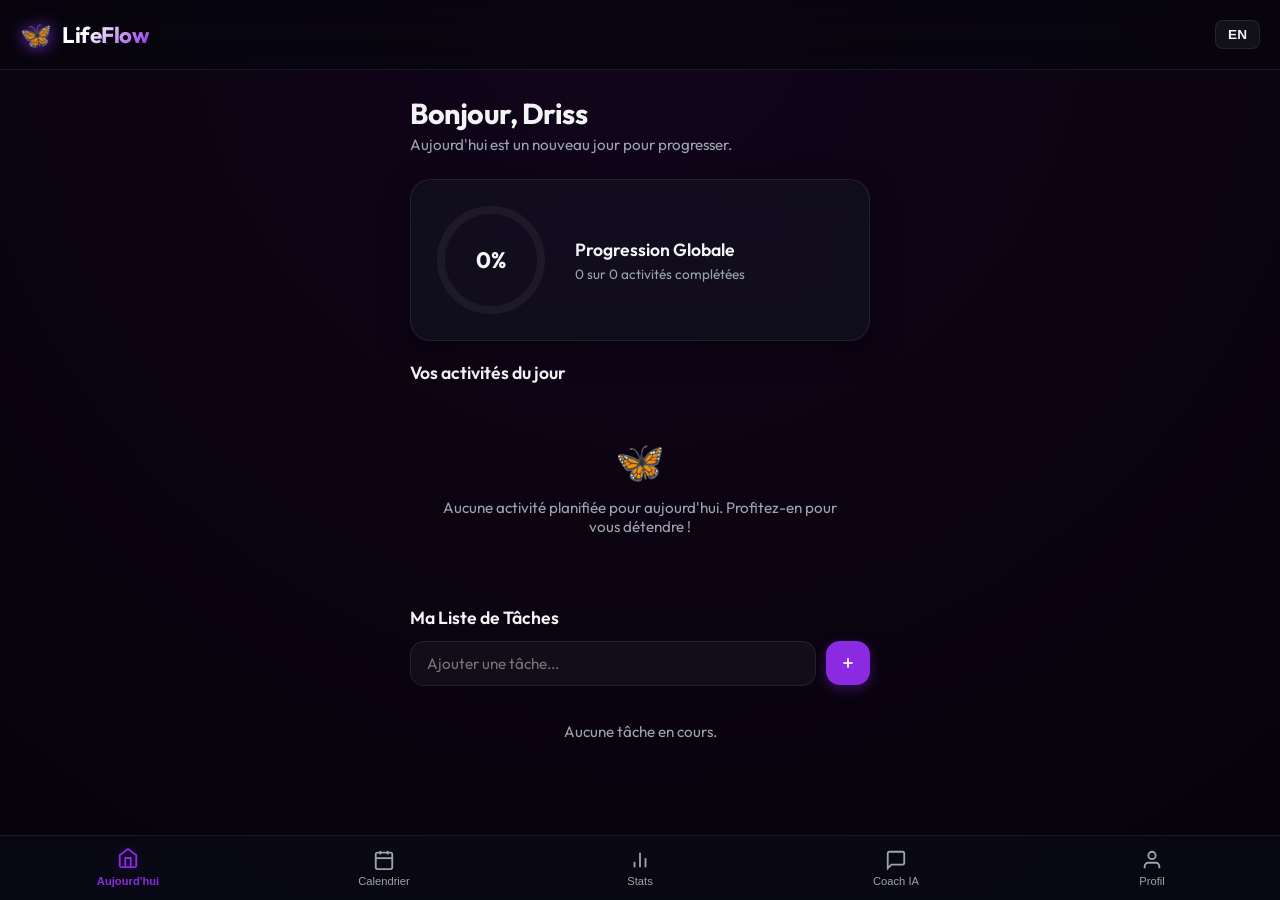
==== commit 9ee2e55f: "Update PWA: add To-Do List, fix English translation selector, remove default activities, support com" ====
--- a/index.html
+++ b/index.html
@@ -72,6 +72,20 @@
           <!-- Dynamically populated -->
         </div>
       </div>
+
+      <!-- To-Do List Section -->
+      <div class="todo-section">
+        <h3 id="todo-list-title">Ma Liste de Tâches</h3>
+        <div class="todo-input-row">
+          <input type="text" id="todo-input" placeholder="Ajouter une tâche...">
+          <button id="add-todo-btn" class="todo-add-btn">
+            <svg width="16" height="16" viewBox="0 0 24 24" fill="none" stroke="currentColor" stroke-width="2.5"><line x1="12" y1="5" x2="12" y2="19"></line><line x1="5" y1="12" x2="19" y2="12"></line></svg>
+          </button>
+        </div>
+        <div id="todo-items-list" class="todo-list">
+          <!-- Dynamically populated -->
+        </div>
+      </div>
     </section>
 
     <!-- 2. PLANNING / CALENDAR VIEW -->
@@ -235,7 +249,7 @@
         <div class="form-group">
           <label id="lbl-act-emoji">Emoji représentatif</label>
           <div class="emoji-picker-container">
-            <input type="text" id="activity-emoji-input" maxlength="2" placeholder="💪" value="💪" required>
+            <input type="text" id="activity-emoji-input" maxlength="10" placeholder="💪" value="💪" required>
             <div id="emoji-quick-select" class="emoji-quick-list">
               <span>💪</span><span>🧘</span><span>📚</span><span>🏃</span><span>💼</span><span>🥦</span><span>💧</span><span>🎨</span>
             </div>
--- a/style.css
+++ b/style.css
@@ -5,7 +5,9 @@
 :root {
   /* Color Palettes */
   --bg-color: #06070d;
-  --bg-gradient: radial-gradient(circle at 50% 0%, #15102a 0%, #06070d 100%);
+  --bg-color-mid: #15102a;
+  --bg-color-dark: #06070d;
+  --bg-gradient: radial-gradient(circle at 50% 0%, var(--bg-color-mid) 0%, var(--bg-color-dark) 100%);
   --card-bg: rgba(20, 22, 38, 0.55);
   --card-border: rgba(255, 255, 255, 0.08);
   --card-glow: rgba(138, 43, 226, 0.12);
@@ -1237,3 +1239,156 @@
     cy: 45px;
   }
 }
+
+/* ==========================================
+   To-Do List Styles
+   ========================================== */
+
+.todo-section {
+  margin-top: 10px;
+}
+
+.todo-section h3 {
+  font-size: 1.1rem;
+  font-weight: 600;
+  margin-bottom: 12px;
+}
+
+.todo-input-row {
+  display: flex;
+  gap: 10px;
+  margin-bottom: 16px;
+}
+
+#todo-input {
+  flex: 1;
+  background: rgba(255, 255, 255, 0.04);
+  border: 1px solid var(--card-border);
+  border-radius: var(--border-radius-md);
+  color: var(--text-primary);
+  padding: 12px 16px;
+  font-size: 0.95rem;
+  outline: none;
+  font-family: var(--font-family);
+  transition: var(--transition-smooth);
+}
+
+#todo-input:focus {
+  border-color: var(--neon-color);
+  background: rgba(255, 255, 255, 0.06);
+}
+
+.todo-add-btn {
+  background: var(--neon-color);
+  color: white;
+  border: none;
+  width: 44px;
+  height: 44px;
+  border-radius: var(--border-radius-md);
+  display: flex;
+  align-items: center;
+  justify-content: center;
+  cursor: pointer;
+  box-shadow: 0 4px 12px var(--neon-glow);
+  transition: var(--transition-smooth);
+}
+
+.todo-add-btn:hover {
+  transform: scale(1.05);
+  box-shadow: 0 6px 15px var(--neon-glow);
+}
+
+.todo-list {
+  display: flex;
+  flex-direction: column;
+  gap: 10px;
+}
+
+.todo-item {
+  background: rgba(255, 255, 255, 0.03);
+  border: 1px solid var(--card-border);
+  border-radius: var(--border-radius-md);
+  padding: 14px 16px;
+  display: flex;
+  align-items: center;
+  justify-content: space-between;
+  gap: 12px;
+  transition: var(--transition-smooth);
+}
+
+.todo-item:hover {
+  background: rgba(255, 255, 255, 0.05);
+  border-color: rgba(255, 255, 255, 0.12);
+}
+
+.todo-item.completed {
+  background: rgba(255, 255, 255, 0.01);
+  border-color: rgba(255, 255, 255, 0.03);
+}
+
+.todo-item-left {
+  display: flex;
+  align-items: center;
+  gap: 12px;
+  flex: 1;
+  cursor: pointer;
+}
+
+.todo-text {
+  font-size: 0.95rem;
+  font-weight: 500;
+  transition: var(--transition-smooth);
+}
+
+.todo-item.completed .todo-text {
+  text-decoration: line-through;
+  color: var(--text-secondary);
+  opacity: 0.6;
+}
+
+.todo-item-checkbox {
+  width: 20px;
+  height: 20px;
+  border-radius: 6px;
+  border: 2px solid rgba(255, 255, 255, 0.2);
+  display: flex;
+  align-items: center;
+  justify-content: center;
+  transition: var(--transition-smooth);
+}
+
+.todo-item.completed .todo-item-checkbox {
+  border-color: var(--neon-color);
+  background: var(--neon-color);
+  box-shadow: 0 0 6px var(--neon-glow);
+}
+
+.todo-item-checkbox svg {
+  opacity: 0;
+  transform: scale(0.6);
+  color: white;
+  transition: var(--transition-smooth);
+}
+
+.todo-item.completed .todo-item-checkbox svg {
+  opacity: 1;
+  transform: scale(1);
+}
+
+.todo-delete-btn {
+  background: none;
+  border: none;
+  color: var(--text-muted);
+  cursor: pointer;
+  display: flex;
+  align-items: center;
+  justify-content: center;
+  padding: 6px;
+  border-radius: 6px;
+  transition: var(--transition-smooth);
+}
+
+.todo-delete-btn:hover {
+  color: #ef4444;
+  background: rgba(239, 68, 68, 0.1);
+}
